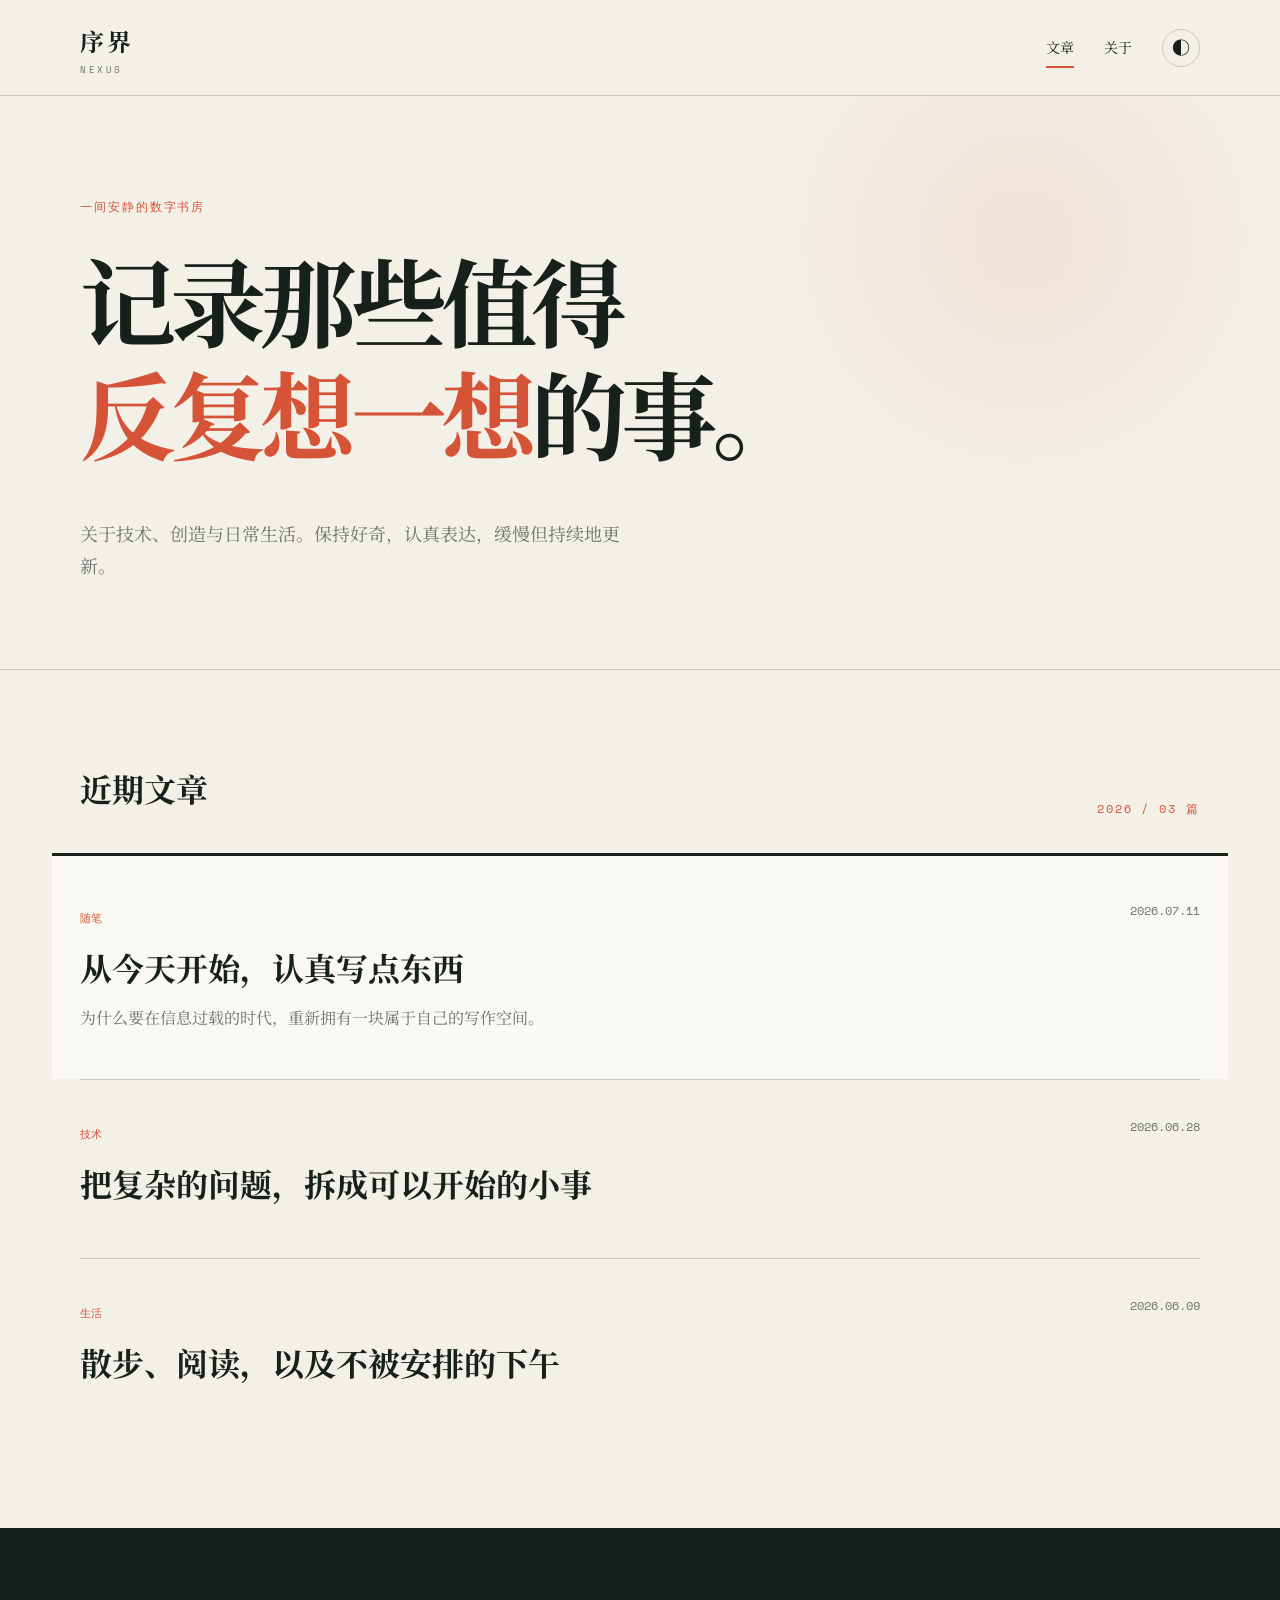
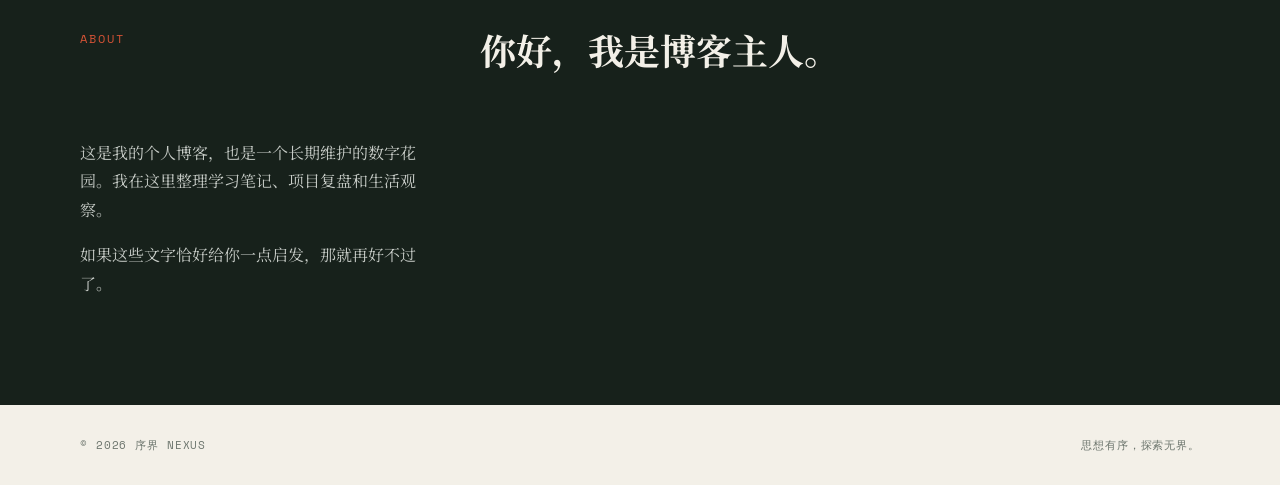
==== index.html @ ae87f2e8 "Rebrand blog as Nexus" ====
<!doctype html>
<html lang="zh-CN">
<head>
  <meta charset="utf-8">
  <meta name="viewport" content="width=device-width, initial-scale=1">
  <meta name="description" content="一间写技术、生活与长期主义的数字花园。">
  <title>序界 NEXUS · 个人博客</title>
  <link rel="stylesheet" href="./assets/style.css">
</head>
<body>
  <header class="site-header">
    <a class="brand" href="./">序界<span>NEXUS</span></a>
    <nav aria-label="主导航">
      <a class="active" href="./">文章</a><a href="#about">关于</a>
      <button id="theme" aria-label="切换明暗主题" title="切换明暗主题">◐</button>
    </nav>
  </header>

  <main>
    <section class="hero">
      <p class="eyebrow">一间安静的数字书房</p>
      <h1>记录那些值得<br><em>反复想一想</em>的事。</h1>
      <p class="intro">关于技术、创造与日常生活。保持好奇，认真表达，缓慢但持续地更新。</p>
    </section>

    <section class="posts" aria-labelledby="latest">
      <div class="section-head"><h2 id="latest">近期文章</h2><span>2026 / 03 篇</span></div>
      <a class="featured" href="./posts/hello-world.html">
        <div><span class="tag">随笔</span><h3>从今天开始，认真写点东西</h3><p>为什么要在信息过载的时代，重新拥有一块属于自己的写作空间。</p></div>
        <time datetime="2026-07-11">2026.07.11</time>
      </a>
      <article class="post-row"><div><span class="tag">技术</span><h3>把复杂的问题，拆成可以开始的小事</h3></div><time>2026.06.28</time></article>
      <article class="post-row"><div><span class="tag">生活</span><h3>散步、阅读，以及不被安排的下午</h3></div><time>2026.06.09</time></article>
    </section>

    <section class="about" id="about">
      <p>ABOUT</p><h2>你好，我是博客主人。</h2>
      <div><p>这是我的个人博客，也是一个长期维护的数字花园。我在这里整理学习笔记、项目复盘和生活观察。</p><p>如果这些文字恰好给你一点启发，那就再好不过了。</p></div>
    </section>
  </main>

  <footer><span>© 2026 序界 NEXUS</span><span>思想有序，探索无界。</span></footer>
  <script src="./assets/main.js"></script>
</body>
</html>
---- assets/style.css ----
@import url('https://fonts.googleapis.com/css2?family=Noto+Serif+SC:wght@400;600;700&family=Space+Mono:wght@400;700&display=swap');
:root{--bg:#f3f0e8;--paper:#faf8f2;--ink:#17211b;--muted:#6c756d;--line:#c9c8bb;--accent:#d55336;--pad:max(24px,calc((100vw - 1120px)/2));color-scheme:light}*{box-sizing:border-box}html{scroll-behavior:smooth}body{margin:0;background:var(--bg);color:var(--ink);font-family:'Noto Serif SC',serif;line-height:1.8;transition:.25s}a{color:inherit;text-decoration:none}.site-header{height:96px;padding:0 var(--pad);display:flex;align-items:center;justify-content:space-between;border-bottom:1px solid var(--line)}.brand{font-size:24px;font-weight:700;letter-spacing:.12em}.brand span{display:block;font:9px 'Space Mono';letter-spacing:.28em;color:var(--muted)}nav{display:flex;align-items:center;gap:30px;font-size:14px}nav a{position:relative}nav a.active:after{content:'';position:absolute;left:0;right:0;bottom:-8px;height:2px;background:var(--accent)}#theme{border:1px solid var(--line);background:transparent;color:inherit;border-radius:50%;width:38px;height:38px;cursor:pointer;font-size:18px}.hero{min-height:550px;padding:90px var(--pad) 70px;display:grid;align-content:center;border-bottom:1px solid var(--line);background:radial-gradient(circle at 80% 25%,color-mix(in srgb,var(--accent) 9%,transparent),transparent 24%)}.eyebrow,.section-head span,.about>p{font:12px 'Space Mono';letter-spacing:.16em;text-transform:uppercase;color:var(--accent)}h1{font-size:clamp(48px,7.5vw,96px);line-height:1.18;letter-spacing:-.06em;margin:14px 0 30px;max-width:900px}h1 em{font-style:normal;color:var(--accent)}.intro{max-width:550px;color:var(--muted);font-size:18px}.posts{padding:90px var(--pad)}.section-head{display:flex;align-items:end;justify-content:space-between;margin-bottom:35px}.section-head h2{font-size:32px;margin:0}.featured,.post-row{display:flex;justify-content:space-between;gap:30px;padding:38px 0;border-top:1px solid var(--line)}.featured{background:var(--paper);margin:0 calc(var(--pad)*-.35);padding:46px calc(var(--pad)*.35);border-top:3px solid var(--ink);transition:.2s}.featured:hover{transform:translateY(-3px);box-shadow:0 12px 30px #17211b12}.tag{font:11px 'Space Mono';color:var(--accent)}.posts h3{font-size:clamp(20px,3vw,32px);margin:8px 0}.posts p{color:var(--muted);margin:0}.posts time{font:12px 'Space Mono';color:var(--muted);white-space:nowrap}.about{padding:90px var(--pad);background:var(--ink);color:var(--bg);display:grid;grid-template-columns:1fr 2fr;gap:40px}.about h2{font-size:36px;margin:0}.about>div{max-width:600px;color:#c8cdc8}footer{padding:32px var(--pad);display:flex;justify-content:space-between;color:var(--muted);font:11px 'Space Mono';letter-spacing:.08em}.article{max-width:820px;margin:auto;padding:90px 24px}.article h1{font-size:clamp(48px,8vw,78px)}.article .lead{font-size:21px;color:var(--muted);max-width:650px}.article article{margin-top:80px;font-size:18px}.article article p{margin:1.6em 0}.article h2{font-size:30px;margin-top:2.5em}.article blockquote{margin:2.5em 0;padding:25px 30px;border-left:3px solid var(--accent);background:var(--paper);font-size:22px}html[data-theme=dark]{--bg:#18201b;--paper:#202a23;--ink:#eff0e8;--muted:#a9b0aa;--line:#3b463e;--accent:#ef795d;color-scheme:dark}@media(max-width:700px){.site-header{height:76px}.site-header nav{gap:16px}.hero{min-height:520px;padding-top:60px}.about{grid-template-columns:1fr}.featured,.post-row{flex-direction:column}.featured{margin:0 -12px;padding:30px 18px}.article{padding-top:60px}footer{gap:20px;flex-direction:column}}
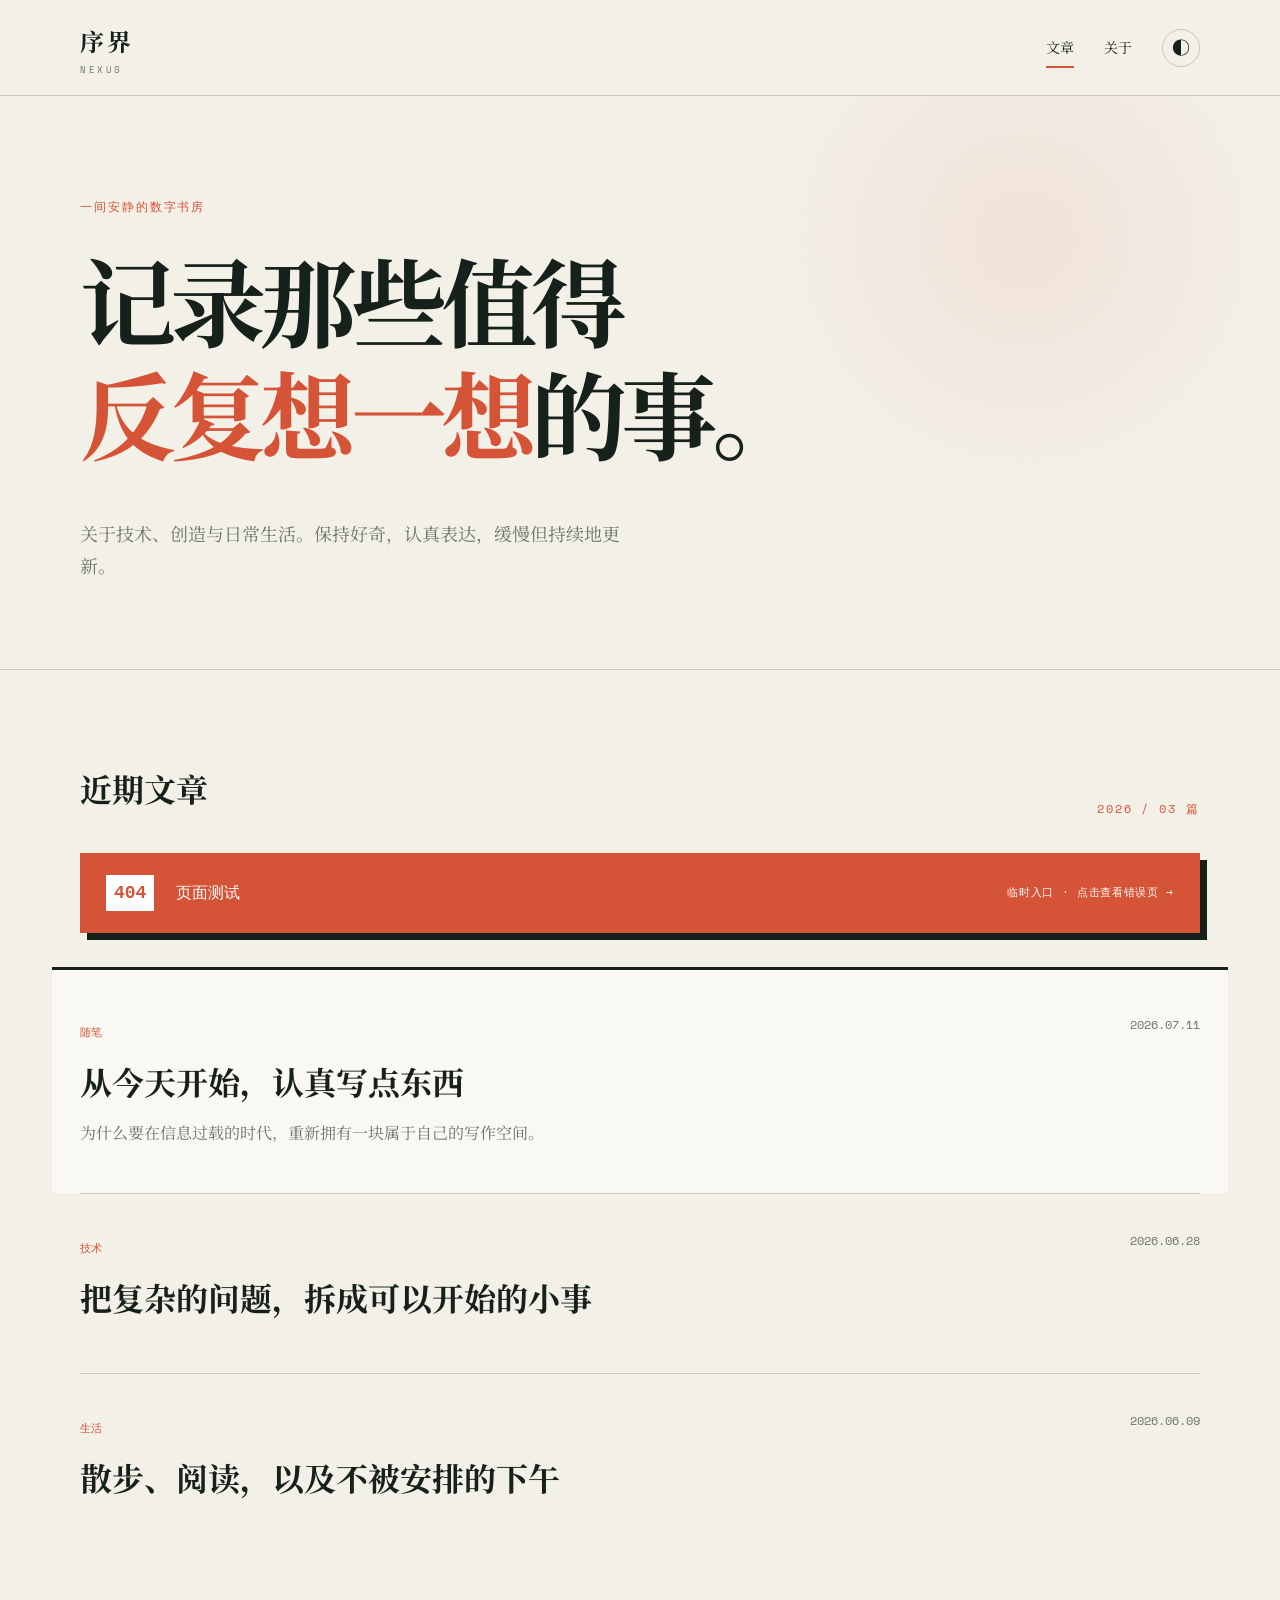
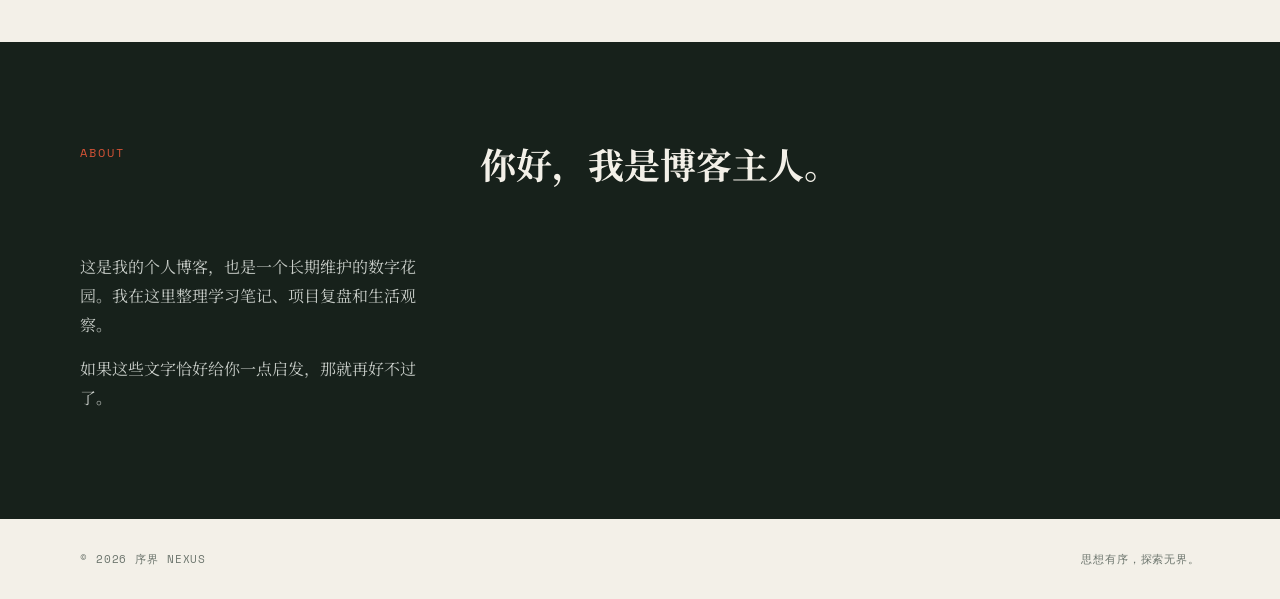
==== commit 9dc20960: "Add temporary 404 test link" ====
--- a/index.html
+++ b/index.html
@@ -25,6 +25,10 @@
 
     <section class="posts" aria-labelledby="latest">
       <div class="section-head"><h2 id="latest">近期文章</h2><span>2026 / 03 篇</span></div>
+      <a class="test-404" href="./404-test-page">
+        <span><b>404</b> 页面测试</span>
+        <small>临时入口 · 点击查看错误页 →</small>
+      </a>
       <a class="featured" href="./posts/hello-world.html">
         <div><span class="tag">随笔</span><h3>从今天开始，认真写点东西</h3><p>为什么要在信息过载的时代，重新拥有一块属于自己的写作空间。</p></div>
         <time datetime="2026-07-11">2026.07.11</time>
--- a/assets/style.css
+++ b/assets/style.css
@@ -1,2 +1,3 @@
 @import url('https://fonts.googleapis.com/css2?family=Noto+Serif+SC:wght@400;600;700&family=Space+Mono:wght@400;700&display=swap');
+.test-404{display:flex;align-items:center;justify-content:space-between;gap:20px;margin:0 0 34px;padding:20px 24px;background:var(--accent);color:#fff;border:2px solid var(--accent);font-family:'Space Mono',monospace;box-shadow:7px 7px 0 var(--ink);transition:.2s}.test-404:hover{transform:translate(-2px,-2px);box-shadow:10px 10px 0 var(--ink)}.test-404 b{display:inline-block;margin-right:12px;padding:2px 8px;background:#fff;color:var(--accent);font-size:18px}.test-404 small{font-size:11px;letter-spacing:.06em}@media(max-width:700px){.test-404{align-items:flex-start;flex-direction:column}}
 :root{--bg:#f3f0e8;--paper:#faf8f2;--ink:#17211b;--muted:#6c756d;--line:#c9c8bb;--accent:#d55336;--pad:max(24px,calc((100vw - 1120px)/2));color-scheme:light}*{box-sizing:border-box}html{scroll-behavior:smooth}body{margin:0;background:var(--bg);color:var(--ink);font-family:'Noto Serif SC',serif;line-height:1.8;transition:.25s}a{color:inherit;text-decoration:none}.site-header{height:96px;padding:0 var(--pad);display:flex;align-items:center;justify-content:space-between;border-bottom:1px solid var(--line)}.brand{font-size:24px;font-weight:700;letter-spacing:.12em}.brand span{display:block;font:9px 'Space Mono';letter-spacing:.28em;color:var(--muted)}nav{display:flex;align-items:center;gap:30px;font-size:14px}nav a{position:relative}nav a.active:after{content:'';position:absolute;left:0;right:0;bottom:-8px;height:2px;background:var(--accent)}#theme{border:1px solid var(--line);background:transparent;color:inherit;border-radius:50%;width:38px;height:38px;cursor:pointer;font-size:18px}.hero{min-height:550px;padding:90px var(--pad) 70px;display:grid;align-content:center;border-bottom:1px solid var(--line);background:radial-gradient(circle at 80% 25%,color-mix(in srgb,var(--accent) 9%,transparent),transparent 24%)}.eyebrow,.section-head span,.about>p{font:12px 'Space Mono';letter-spacing:.16em;text-transform:uppercase;color:var(--accent)}h1{font-size:clamp(48px,7.5vw,96px);line-height:1.18;letter-spacing:-.06em;margin:14px 0 30px;max-width:900px}h1 em{font-style:normal;color:var(--accent)}.intro{max-width:550px;color:var(--muted);font-size:18px}.posts{padding:90px var(--pad)}.section-head{display:flex;align-items:end;justify-content:space-between;margin-bottom:35px}.section-head h2{font-size:32px;margin:0}.featured,.post-row{display:flex;justify-content:space-between;gap:30px;padding:38px 0;border-top:1px solid var(--line)}.featured{background:var(--paper);margin:0 calc(var(--pad)*-.35);padding:46px calc(var(--pad)*.35);border-top:3px solid var(--ink);transition:.2s}.featured:hover{transform:translateY(-3px);box-shadow:0 12px 30px #17211b12}.tag{font:11px 'Space Mono';color:var(--accent)}.posts h3{font-size:clamp(20px,3vw,32px);margin:8px 0}.posts p{color:var(--muted);margin:0}.posts time{font:12px 'Space Mono';color:var(--muted);white-space:nowrap}.about{padding:90px var(--pad);background:var(--ink);color:var(--bg);display:grid;grid-template-columns:1fr 2fr;gap:40px}.about h2{font-size:36px;margin:0}.about>div{max-width:600px;color:#c8cdc8}footer{padding:32px var(--pad);display:flex;justify-content:space-between;color:var(--muted);font:11px 'Space Mono';letter-spacing:.08em}.article{max-width:820px;margin:auto;padding:90px 24px}.article h1{font-size:clamp(48px,8vw,78px)}.article .lead{font-size:21px;color:var(--muted);max-width:650px}.article article{margin-top:80px;font-size:18px}.article article p{margin:1.6em 0}.article h2{font-size:30px;margin-top:2.5em}.article blockquote{margin:2.5em 0;padding:25px 30px;border-left:3px solid var(--accent);background:var(--paper);font-size:22px}html[data-theme=dark]{--bg:#18201b;--paper:#202a23;--ink:#eff0e8;--muted:#a9b0aa;--line:#3b463e;--accent:#ef795d;color-scheme:dark}@media(max-width:700px){.site-header{height:76px}.site-header nav{gap:16px}.hero{min-height:520px;padding-top:60px}.about{grid-template-columns:1fr}.featured,.post-row{flex-direction:column}.featured{margin:0 -12px;padding:30px 18px}.article{padding-top:60px}footer{gap:20px;flex-direction:column}}
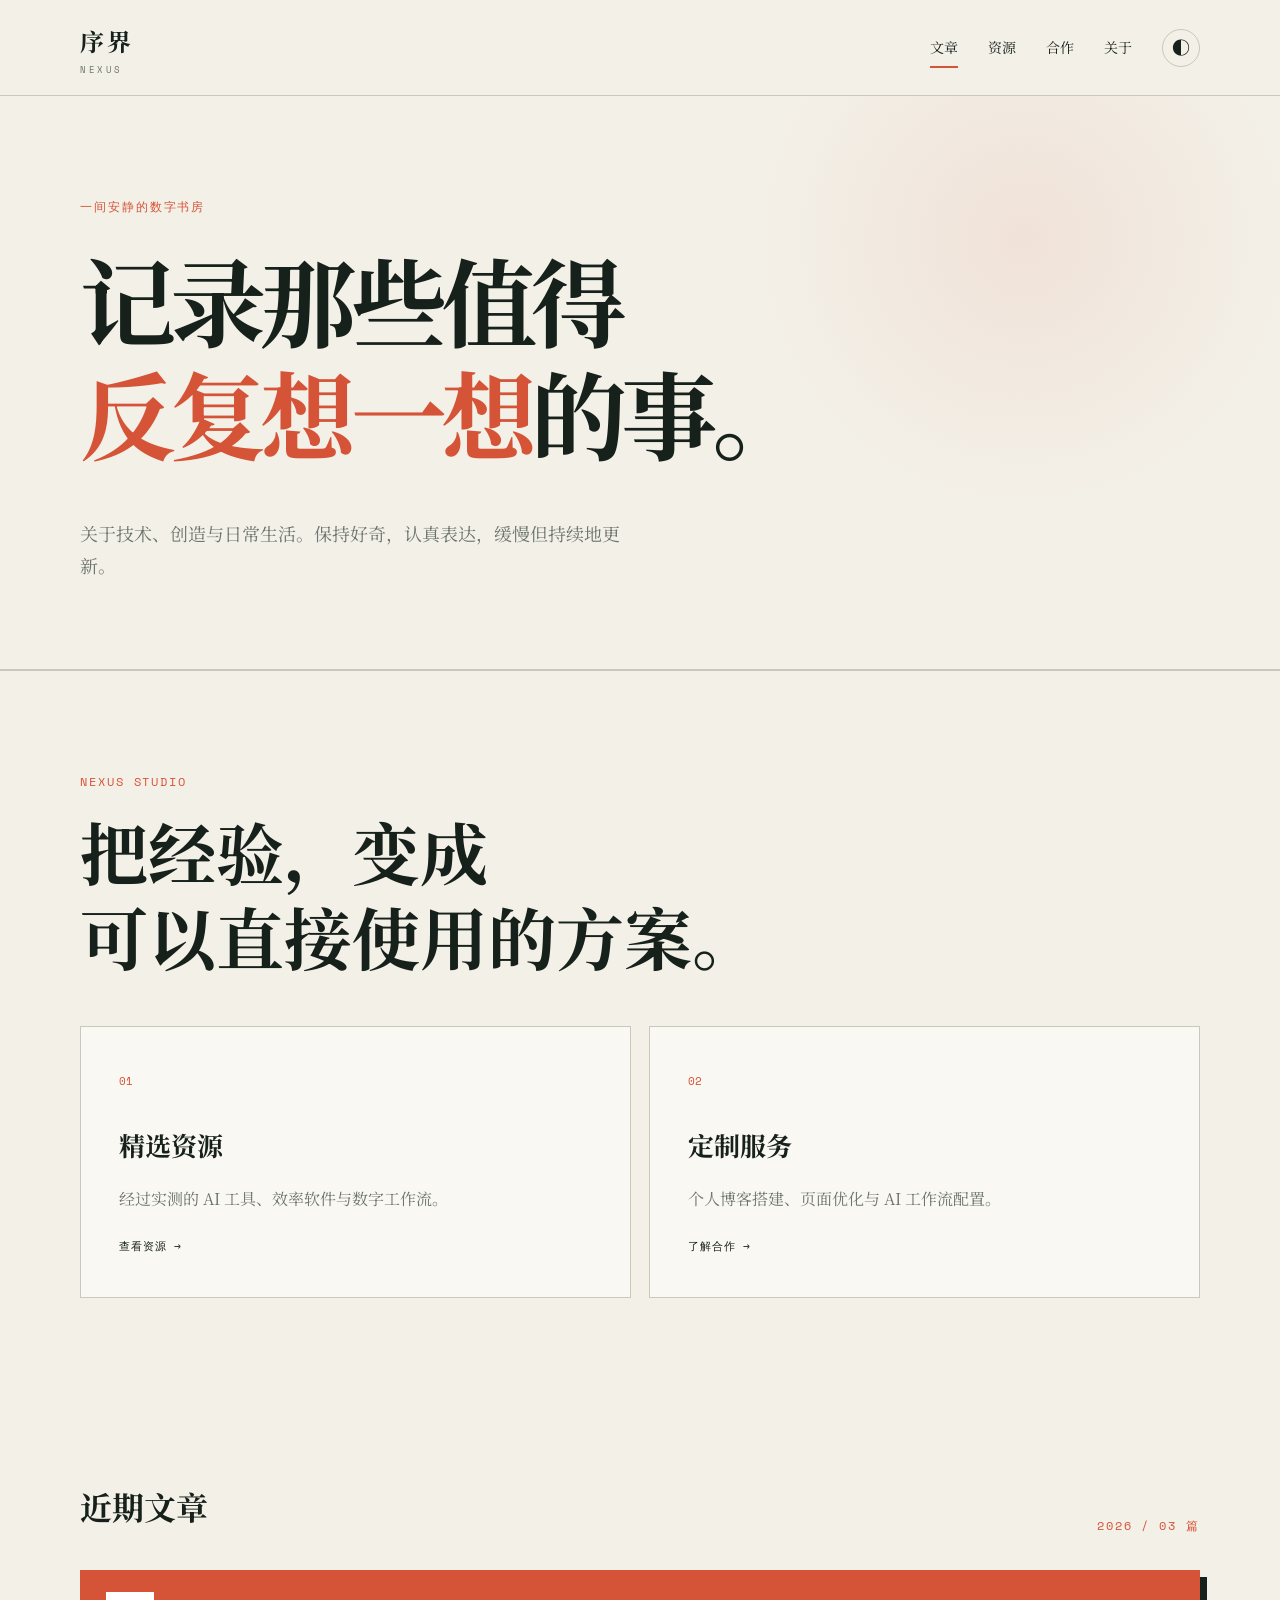
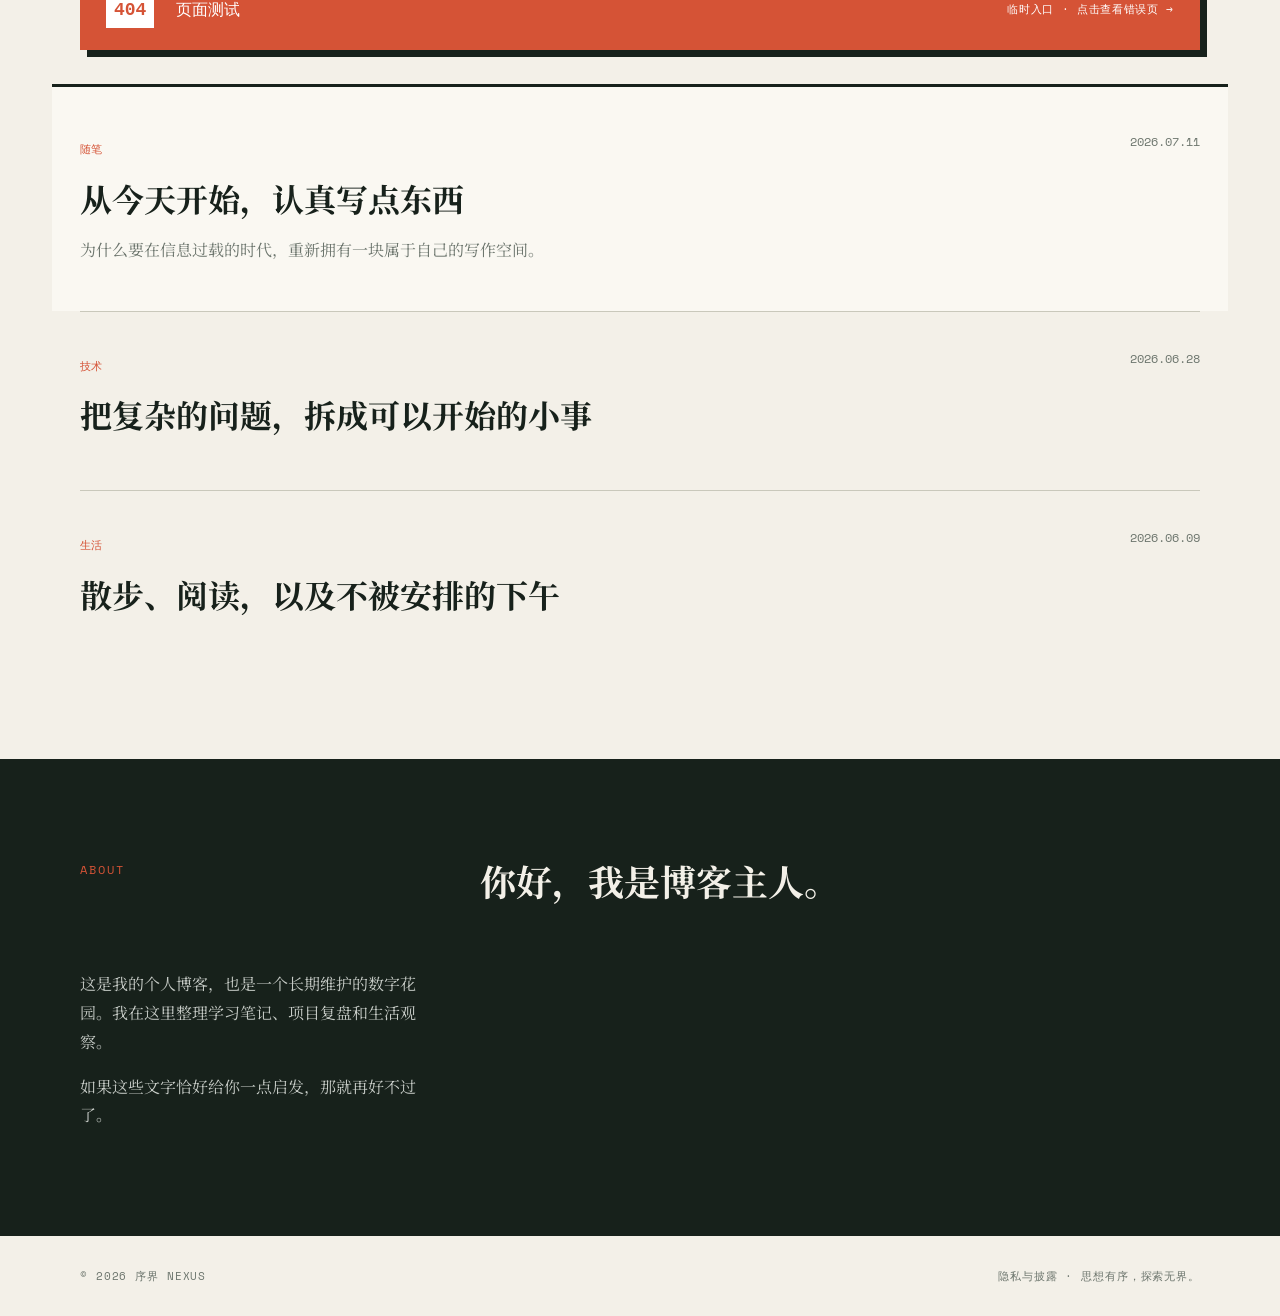
==== commit f356c40b: "Add monetization foundation" ====
--- a/index.html
+++ b/index.html
@@ -11,7 +11,7 @@
   <header class="site-header">
     <a class="brand" href="./">序界<span>NEXUS</span></a>
     <nav aria-label="主导航">
-      <a class="active" href="./">文章</a><a href="#about">关于</a>
+      <a class="active" href="./">文章</a><a href="./resources.html">资源</a><a href="./services.html">合作</a><a href="#about">关于</a>
       <button id="theme" aria-label="切换明暗主题" title="切换明暗主题">◐</button>
     </nav>
   </header>
@@ -21,6 +21,15 @@
       <p class="eyebrow">一间安静的数字书房</p>
       <h1>记录那些值得<br><em>反复想一想</em>的事。</h1>
       <p class="intro">关于技术、创造与日常生活。保持好奇，认真表达，缓慢但持续地更新。</p>
+    </section>
+
+    <section class="monetize">
+      <p class="eyebrow">NEXUS STUDIO</p>
+      <h2>把经验，变成<br>可以直接使用的方案。</h2>
+      <div class="monetize-grid">
+        <a href="./resources.html"><span>01</span><h3>精选资源</h3><p>经过实测的 AI 工具、效率软件与数字工作流。</p><b>查看资源 →</b></a>
+        <a href="./services.html"><span>02</span><h3>定制服务</h3><p>个人博客搭建、页面优化与 AI 工作流配置。</p><b>了解合作 →</b></a>
+      </div>
     </section>
 
     <section class="posts" aria-labelledby="latest">
@@ -43,7 +52,7 @@
     </section>
   </main>
 
-  <footer><span>© 2026 序界 NEXUS</span><span>思想有序，探索无界。</span></footer>
+  <footer><span>© 2026 序界 NEXUS</span><span><a href="./privacy.html">隐私与披露</a> · 思想有序，探索无界。</span></footer>
   <script src="./assets/main.js"></script>
 </body>
 </html>
--- a/assets/style.css
+++ b/assets/style.css
@@ -1,3 +1,4 @@
 @import url('https://fonts.googleapis.com/css2?family=Noto+Serif+SC:wght@400;600;700&family=Space+Mono:wght@400;700&display=swap');
+.monetize{padding:90px var(--pad);border-top:1px solid var(--line)}.monetize>h2{font-size:clamp(38px,6vw,68px);line-height:1.25;margin:18px 0 48px}.monetize-grid{display:grid;grid-template-columns:1fr 1fr;gap:18px}.monetize-grid a{padding:38px;background:var(--paper);border:1px solid var(--line);transition:.2s}.monetize-grid a:hover{border-color:var(--accent);transform:translateY(-3px)}.monetize-grid span,.resource-list span{font:11px 'Space Mono';color:var(--accent)}.monetize-grid h3{font-size:26px;margin:28px 0 8px}.monetize-grid p{color:var(--muted)}.monetize-grid b{font:11px 'Space Mono';letter-spacing:.08em}.subpage{max-width:1120px;margin:auto;padding:90px 24px}.subpage>header{max-width:850px;margin-bottom:80px}.subpage h1{font-size:clamp(50px,8vw,88px)}.lead{font-size:20px;color:var(--muted);max-width:680px}.resource-list{border-top:3px solid var(--ink)}.resource-list article{padding:38px 0;border-bottom:1px solid var(--line);display:grid;grid-template-columns:190px 1fr 1fr;gap:30px;align-items:start}.resource-list h2{margin:0;font-size:26px}.resource-list p{margin:0;color:var(--muted)}.disclosure{margin-top:50px;padding:25px 30px;border-left:3px solid var(--accent);background:var(--paper)}.disclosure p{margin:6px 0;color:var(--muted)}.service-grid{display:grid;grid-template-columns:1fr 1fr;gap:20px}.service-grid article{padding:40px;border-top:3px solid var(--ink);background:var(--paper)}.service-grid article>b{font:12px 'Space Mono';color:var(--accent)}.service-grid h2{font-size:28px}.service-grid p,.service-grid li{color:var(--muted)}.contact-card{margin-top:70px;padding:50px;background:var(--ink);color:var(--bg)}.contact-card h2{font-size:34px;margin:12px 0}.contact-card>p:last-child{color:#bfc6c0}.legal{max-width:760px;margin:auto;padding:90px 24px}.legal h1{font-size:clamp(48px,8vw,76px)}.legal h2{margin-top:2.2em}.legal p{font-size:17px;color:var(--muted)}.legal .updated{font:12px 'Space Mono';margin-top:60px}@media(max-width:700px){.monetize-grid,.service-grid{grid-template-columns:1fr}.resource-list article{grid-template-columns:1fr}.subpage{padding-top:60px}.site-header nav a:nth-child(n+3){display:none}}
 .test-404{display:flex;align-items:center;justify-content:space-between;gap:20px;margin:0 0 34px;padding:20px 24px;background:var(--accent);color:#fff;border:2px solid var(--accent);font-family:'Space Mono',monospace;box-shadow:7px 7px 0 var(--ink);transition:.2s}.test-404:hover{transform:translate(-2px,-2px);box-shadow:10px 10px 0 var(--ink)}.test-404 b{display:inline-block;margin-right:12px;padding:2px 8px;background:#fff;color:var(--accent);font-size:18px}.test-404 small{font-size:11px;letter-spacing:.06em}@media(max-width:700px){.test-404{align-items:flex-start;flex-direction:column}}
 :root{--bg:#f3f0e8;--paper:#faf8f2;--ink:#17211b;--muted:#6c756d;--line:#c9c8bb;--accent:#d55336;--pad:max(24px,calc((100vw - 1120px)/2));color-scheme:light}*{box-sizing:border-box}html{scroll-behavior:smooth}body{margin:0;background:var(--bg);color:var(--ink);font-family:'Noto Serif SC',serif;line-height:1.8;transition:.25s}a{color:inherit;text-decoration:none}.site-header{height:96px;padding:0 var(--pad);display:flex;align-items:center;justify-content:space-between;border-bottom:1px solid var(--line)}.brand{font-size:24px;font-weight:700;letter-spacing:.12em}.brand span{display:block;font:9px 'Space Mono';letter-spacing:.28em;color:var(--muted)}nav{display:flex;align-items:center;gap:30px;font-size:14px}nav a{position:relative}nav a.active:after{content:'';position:absolute;left:0;right:0;bottom:-8px;height:2px;background:var(--accent)}#theme{border:1px solid var(--line);background:transparent;color:inherit;border-radius:50%;width:38px;height:38px;cursor:pointer;font-size:18px}.hero{min-height:550px;padding:90px var(--pad) 70px;display:grid;align-content:center;border-bottom:1px solid var(--line);background:radial-gradient(circle at 80% 25%,color-mix(in srgb,var(--accent) 9%,transparent),transparent 24%)}.eyebrow,.section-head span,.about>p{font:12px 'Space Mono';letter-spacing:.16em;text-transform:uppercase;color:var(--accent)}h1{font-size:clamp(48px,7.5vw,96px);line-height:1.18;letter-spacing:-.06em;margin:14px 0 30px;max-width:900px}h1 em{font-style:normal;color:var(--accent)}.intro{max-width:550px;color:var(--muted);font-size:18px}.posts{padding:90px var(--pad)}.section-head{display:flex;align-items:end;justify-content:space-between;margin-bottom:35px}.section-head h2{font-size:32px;margin:0}.featured,.post-row{display:flex;justify-content:space-between;gap:30px;padding:38px 0;border-top:1px solid var(--line)}.featured{background:var(--paper);margin:0 calc(var(--pad)*-.35);padding:46px calc(var(--pad)*.35);border-top:3px solid var(--ink);transition:.2s}.featured:hover{transform:translateY(-3px);box-shadow:0 12px 30px #17211b12}.tag{font:11px 'Space Mono';color:var(--accent)}.posts h3{font-size:clamp(20px,3vw,32px);margin:8px 0}.posts p{color:var(--muted);margin:0}.posts time{font:12px 'Space Mono';color:var(--muted);white-space:nowrap}.about{padding:90px var(--pad);background:var(--ink);color:var(--bg);display:grid;grid-template-columns:1fr 2fr;gap:40px}.about h2{font-size:36px;margin:0}.about>div{max-width:600px;color:#c8cdc8}footer{padding:32px var(--pad);display:flex;justify-content:space-between;color:var(--muted);font:11px 'Space Mono';letter-spacing:.08em}.article{max-width:820px;margin:auto;padding:90px 24px}.article h1{font-size:clamp(48px,8vw,78px)}.article .lead{font-size:21px;color:var(--muted);max-width:650px}.article article{margin-top:80px;font-size:18px}.article article p{margin:1.6em 0}.article h2{font-size:30px;margin-top:2.5em}.article blockquote{margin:2.5em 0;padding:25px 30px;border-left:3px solid var(--accent);background:var(--paper);font-size:22px}html[data-theme=dark]{--bg:#18201b;--paper:#202a23;--ink:#eff0e8;--muted:#a9b0aa;--line:#3b463e;--accent:#ef795d;color-scheme:dark}@media(max-width:700px){.site-header{height:76px}.site-header nav{gap:16px}.hero{min-height:520px;padding-top:60px}.about{grid-template-columns:1fr}.featured,.post-row{flex-direction:column}.featured{margin:0 -12px;padding:30px 18px}.article{padding-top:60px}footer{gap:20px;flex-direction:column}}
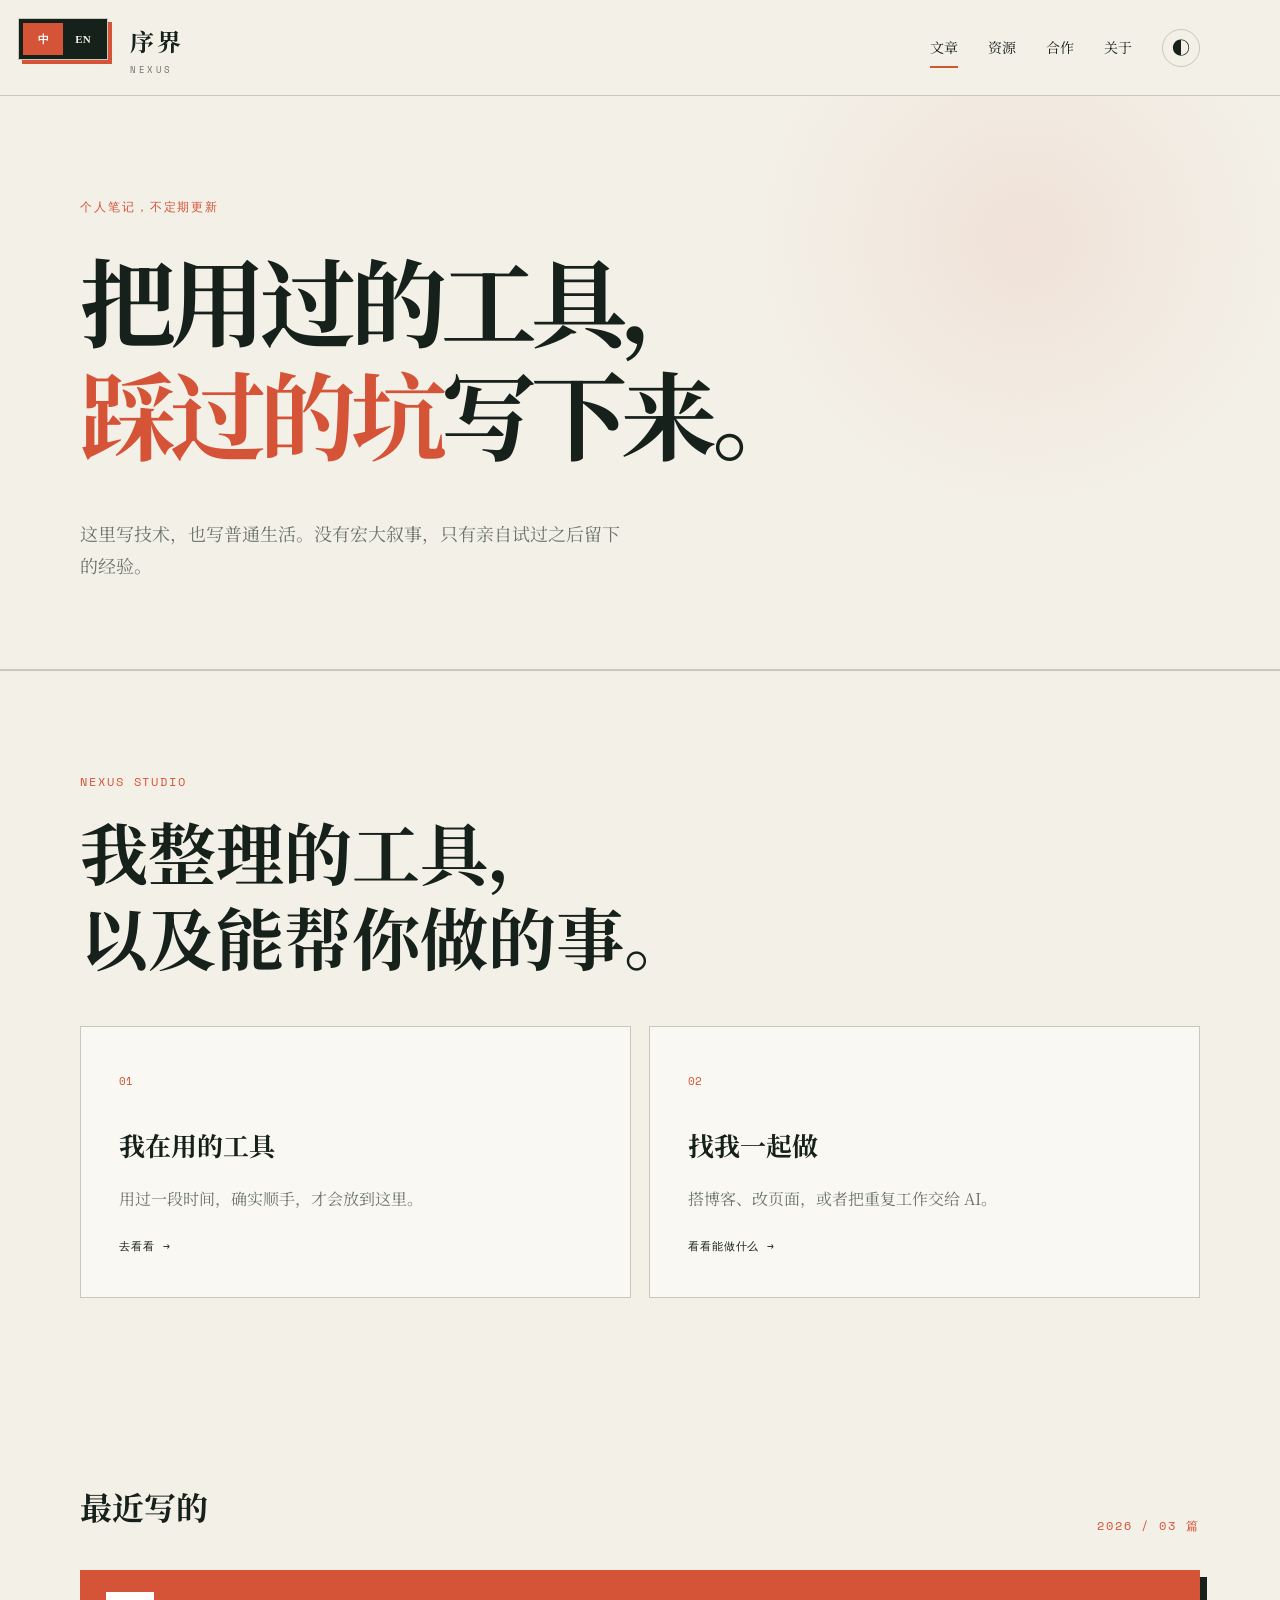
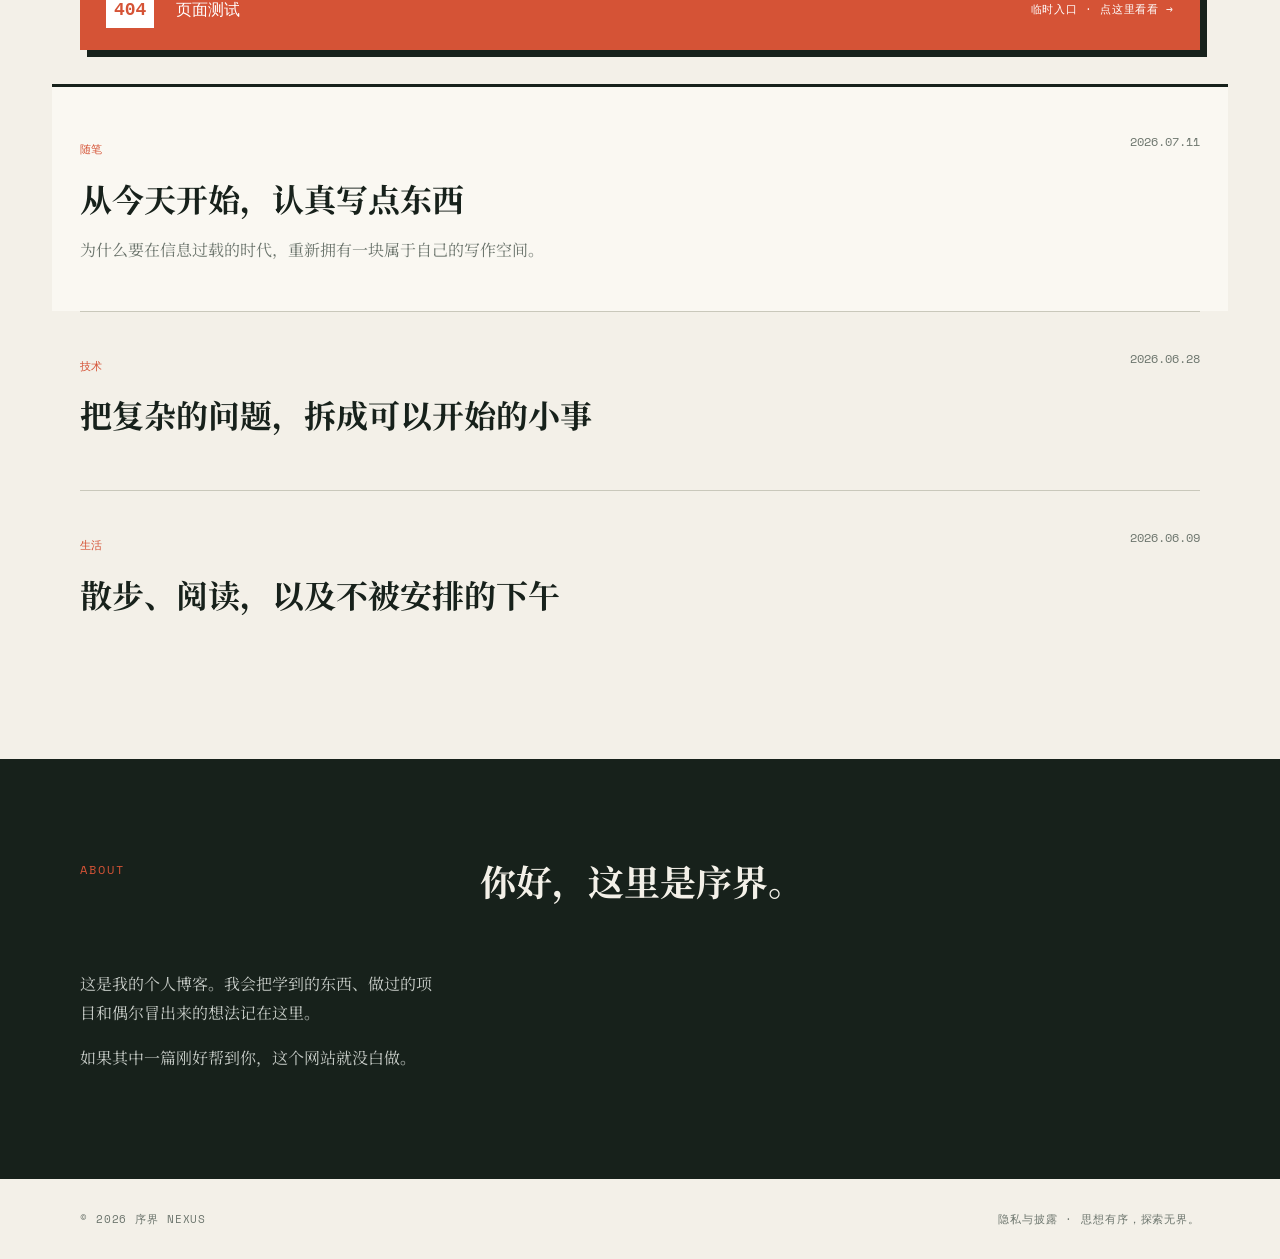
==== commit 8d33054a: "Add localized language switch" ====
--- a/index.html
+++ b/index.html
@@ -18,25 +18,25 @@
 
   <main>
     <section class="hero">
-      <p class="eyebrow">一间安静的数字书房</p>
-      <h1>记录那些值得<br><em>反复想一想</em>的事。</h1>
-      <p class="intro">关于技术、创造与日常生活。保持好奇，认真表达，缓慢但持续地更新。</p>
+      <p class="eyebrow">个人笔记，不定期更新</p>
+      <h1>把用过的工具，<br><em>踩过的坑</em>写下来。</h1>
+      <p class="intro">这里写技术，也写普通生活。没有宏大叙事，只有亲自试过之后留下的经验。</p>
     </section>
 
     <section class="monetize">
       <p class="eyebrow">NEXUS STUDIO</p>
-      <h2>把经验，变成<br>可以直接使用的方案。</h2>
+      <h2>我整理的工具，<br>以及能帮你做的事。</h2>
       <div class="monetize-grid">
-        <a href="./resources.html"><span>01</span><h3>精选资源</h3><p>经过实测的 AI 工具、效率软件与数字工作流。</p><b>查看资源 →</b></a>
-        <a href="./services.html"><span>02</span><h3>定制服务</h3><p>个人博客搭建、页面优化与 AI 工作流配置。</p><b>了解合作 →</b></a>
+        <a href="./resources.html"><span>01</span><h3>我在用的工具</h3><p>用过一段时间，确实顺手，才会放到这里。</p><b>去看看 →</b></a>
+        <a href="./services.html"><span>02</span><h3>找我一起做</h3><p>搭博客、改页面，或者把重复工作交给 AI。</p><b>看看能做什么 →</b></a>
       </div>
     </section>
 
     <section class="posts" aria-labelledby="latest">
-      <div class="section-head"><h2 id="latest">近期文章</h2><span>2026 / 03 篇</span></div>
+      <div class="section-head"><h2 id="latest">最近写的</h2><span>2026 / 03 篇</span></div>
       <a class="test-404" href="./404-test-page">
         <span><b>404</b> 页面测试</span>
-        <small>临时入口 · 点击查看错误页 →</small>
+        <small>临时入口 · 点这里看看 →</small>
       </a>
       <a class="featured" href="./posts/hello-world.html">
         <div><span class="tag">随笔</span><h3>从今天开始，认真写点东西</h3><p>为什么要在信息过载的时代，重新拥有一块属于自己的写作空间。</p></div>
@@ -47,8 +47,8 @@
     </section>
 
     <section class="about" id="about">
-      <p>ABOUT</p><h2>你好，我是博客主人。</h2>
-      <div><p>这是我的个人博客，也是一个长期维护的数字花园。我在这里整理学习笔记、项目复盘和生活观察。</p><p>如果这些文字恰好给你一点启发，那就再好不过了。</p></div>
+      <p>ABOUT</p><h2>你好，这里是序界。</h2>
+      <div><p>这是我的个人博客。我会把学到的东西、做过的项目和偶尔冒出来的想法记在这里。</p><p>如果其中一篇刚好帮到你，这个网站就没白做。</p></div>
     </section>
   </main>
 
--- a/assets/style.css
+++ b/assets/style.css
@@ -1,4 +1,5 @@
 @import url('https://fonts.googleapis.com/css2?family=Noto+Serif+SC:wght@400;600;700&family=Space+Mono:wght@400;700&display=swap');
+.lang-switch{position:fixed;z-index:1000;top:18px;left:18px;display:flex;padding:4px;background:var(--ink);border:1px solid var(--line);box-shadow:4px 4px 0 var(--accent)}.lang-switch button{min-width:40px;height:32px;padding:0 8px;border:0;background:transparent;color:var(--bg);font:700 11px 'Space Mono';cursor:pointer}.lang-switch button.active{background:var(--accent);color:#fff}.site-header{padding-left:max(130px,var(--pad))!important}@media(max-width:700px){.lang-switch{top:12px;left:10px}.lang-switch button{min-width:34px}.site-header{padding-left:96px!important}.brand{font-size:19px}}
 .monetize{padding:90px var(--pad);border-top:1px solid var(--line)}.monetize>h2{font-size:clamp(38px,6vw,68px);line-height:1.25;margin:18px 0 48px}.monetize-grid{display:grid;grid-template-columns:1fr 1fr;gap:18px}.monetize-grid a{padding:38px;background:var(--paper);border:1px solid var(--line);transition:.2s}.monetize-grid a:hover{border-color:var(--accent);transform:translateY(-3px)}.monetize-grid span,.resource-list span{font:11px 'Space Mono';color:var(--accent)}.monetize-grid h3{font-size:26px;margin:28px 0 8px}.monetize-grid p{color:var(--muted)}.monetize-grid b{font:11px 'Space Mono';letter-spacing:.08em}.subpage{max-width:1120px;margin:auto;padding:90px 24px}.subpage>header{max-width:850px;margin-bottom:80px}.subpage h1{font-size:clamp(50px,8vw,88px)}.lead{font-size:20px;color:var(--muted);max-width:680px}.resource-list{border-top:3px solid var(--ink)}.resource-list article{padding:38px 0;border-bottom:1px solid var(--line);display:grid;grid-template-columns:190px 1fr 1fr;gap:30px;align-items:start}.resource-list h2{margin:0;font-size:26px}.resource-list p{margin:0;color:var(--muted)}.disclosure{margin-top:50px;padding:25px 30px;border-left:3px solid var(--accent);background:var(--paper)}.disclosure p{margin:6px 0;color:var(--muted)}.service-grid{display:grid;grid-template-columns:1fr 1fr;gap:20px}.service-grid article{padding:40px;border-top:3px solid var(--ink);background:var(--paper)}.service-grid article>b{font:12px 'Space Mono';color:var(--accent)}.service-grid h2{font-size:28px}.service-grid p,.service-grid li{color:var(--muted)}.contact-card{margin-top:70px;padding:50px;background:var(--ink);color:var(--bg)}.contact-card h2{font-size:34px;margin:12px 0}.contact-card>p:last-child{color:#bfc6c0}.legal{max-width:760px;margin:auto;padding:90px 24px}.legal h1{font-size:clamp(48px,8vw,76px)}.legal h2{margin-top:2.2em}.legal p{font-size:17px;color:var(--muted)}.legal .updated{font:12px 'Space Mono';margin-top:60px}@media(max-width:700px){.monetize-grid,.service-grid{grid-template-columns:1fr}.resource-list article{grid-template-columns:1fr}.subpage{padding-top:60px}.site-header nav a:nth-child(n+3){display:none}}
 .test-404{display:flex;align-items:center;justify-content:space-between;gap:20px;margin:0 0 34px;padding:20px 24px;background:var(--accent);color:#fff;border:2px solid var(--accent);font-family:'Space Mono',monospace;box-shadow:7px 7px 0 var(--ink);transition:.2s}.test-404:hover{transform:translate(-2px,-2px);box-shadow:10px 10px 0 var(--ink)}.test-404 b{display:inline-block;margin-right:12px;padding:2px 8px;background:#fff;color:var(--accent);font-size:18px}.test-404 small{font-size:11px;letter-spacing:.06em}@media(max-width:700px){.test-404{align-items:flex-start;flex-direction:column}}
 :root{--bg:#f3f0e8;--paper:#faf8f2;--ink:#17211b;--muted:#6c756d;--line:#c9c8bb;--accent:#d55336;--pad:max(24px,calc((100vw - 1120px)/2));color-scheme:light}*{box-sizing:border-box}html{scroll-behavior:smooth}body{margin:0;background:var(--bg);color:var(--ink);font-family:'Noto Serif SC',serif;line-height:1.8;transition:.25s}a{color:inherit;text-decoration:none}.site-header{height:96px;padding:0 var(--pad);display:flex;align-items:center;justify-content:space-between;border-bottom:1px solid var(--line)}.brand{font-size:24px;font-weight:700;letter-spacing:.12em}.brand span{display:block;font:9px 'Space Mono';letter-spacing:.28em;color:var(--muted)}nav{display:flex;align-items:center;gap:30px;font-size:14px}nav a{position:relative}nav a.active:after{content:'';position:absolute;left:0;right:0;bottom:-8px;height:2px;background:var(--accent)}#theme{border:1px solid var(--line);background:transparent;color:inherit;border-radius:50%;width:38px;height:38px;cursor:pointer;font-size:18px}.hero{min-height:550px;padding:90px var(--pad) 70px;display:grid;align-content:center;border-bottom:1px solid var(--line);background:radial-gradient(circle at 80% 25%,color-mix(in srgb,var(--accent) 9%,transparent),transparent 24%)}.eyebrow,.section-head span,.about>p{font:12px 'Space Mono';letter-spacing:.16em;text-transform:uppercase;color:var(--accent)}h1{font-size:clamp(48px,7.5vw,96px);line-height:1.18;letter-spacing:-.06em;margin:14px 0 30px;max-width:900px}h1 em{font-style:normal;color:var(--accent)}.intro{max-width:550px;color:var(--muted);font-size:18px}.posts{padding:90px var(--pad)}.section-head{display:flex;align-items:end;justify-content:space-between;margin-bottom:35px}.section-head h2{font-size:32px;margin:0}.featured,.post-row{display:flex;justify-content:space-between;gap:30px;padding:38px 0;border-top:1px solid var(--line)}.featured{background:var(--paper);margin:0 calc(var(--pad)*-.35);padding:46px calc(var(--pad)*.35);border-top:3px solid var(--ink);transition:.2s}.featured:hover{transform:translateY(-3px);box-shadow:0 12px 30px #17211b12}.tag{font:11px 'Space Mono';color:var(--accent)}.posts h3{font-size:clamp(20px,3vw,32px);margin:8px 0}.posts p{color:var(--muted);margin:0}.posts time{font:12px 'Space Mono';color:var(--muted);white-space:nowrap}.about{padding:90px var(--pad);background:var(--ink);color:var(--bg);display:grid;grid-template-columns:1fr 2fr;gap:40px}.about h2{font-size:36px;margin:0}.about>div{max-width:600px;color:#c8cdc8}footer{padding:32px var(--pad);display:flex;justify-content:space-between;color:var(--muted);font:11px 'Space Mono';letter-spacing:.08em}.article{max-width:820px;margin:auto;padding:90px 24px}.article h1{font-size:clamp(48px,8vw,78px)}.article .lead{font-size:21px;color:var(--muted);max-width:650px}.article article{margin-top:80px;font-size:18px}.article article p{margin:1.6em 0}.article h2{font-size:30px;margin-top:2.5em}.article blockquote{margin:2.5em 0;padding:25px 30px;border-left:3px solid var(--accent);background:var(--paper);font-size:22px}html[data-theme=dark]{--bg:#18201b;--paper:#202a23;--ink:#eff0e8;--muted:#a9b0aa;--line:#3b463e;--accent:#ef795d;color-scheme:dark}@media(max-width:700px){.site-header{height:76px}.site-header nav{gap:16px}.hero{min-height:520px;padding-top:60px}.about{grid-template-columns:1fr}.featured,.post-row{flex-direction:column}.featured{margin:0 -12px;padding:30px 18px}.article{padding-top:60px}footer{gap:20px;flex-direction:column}}
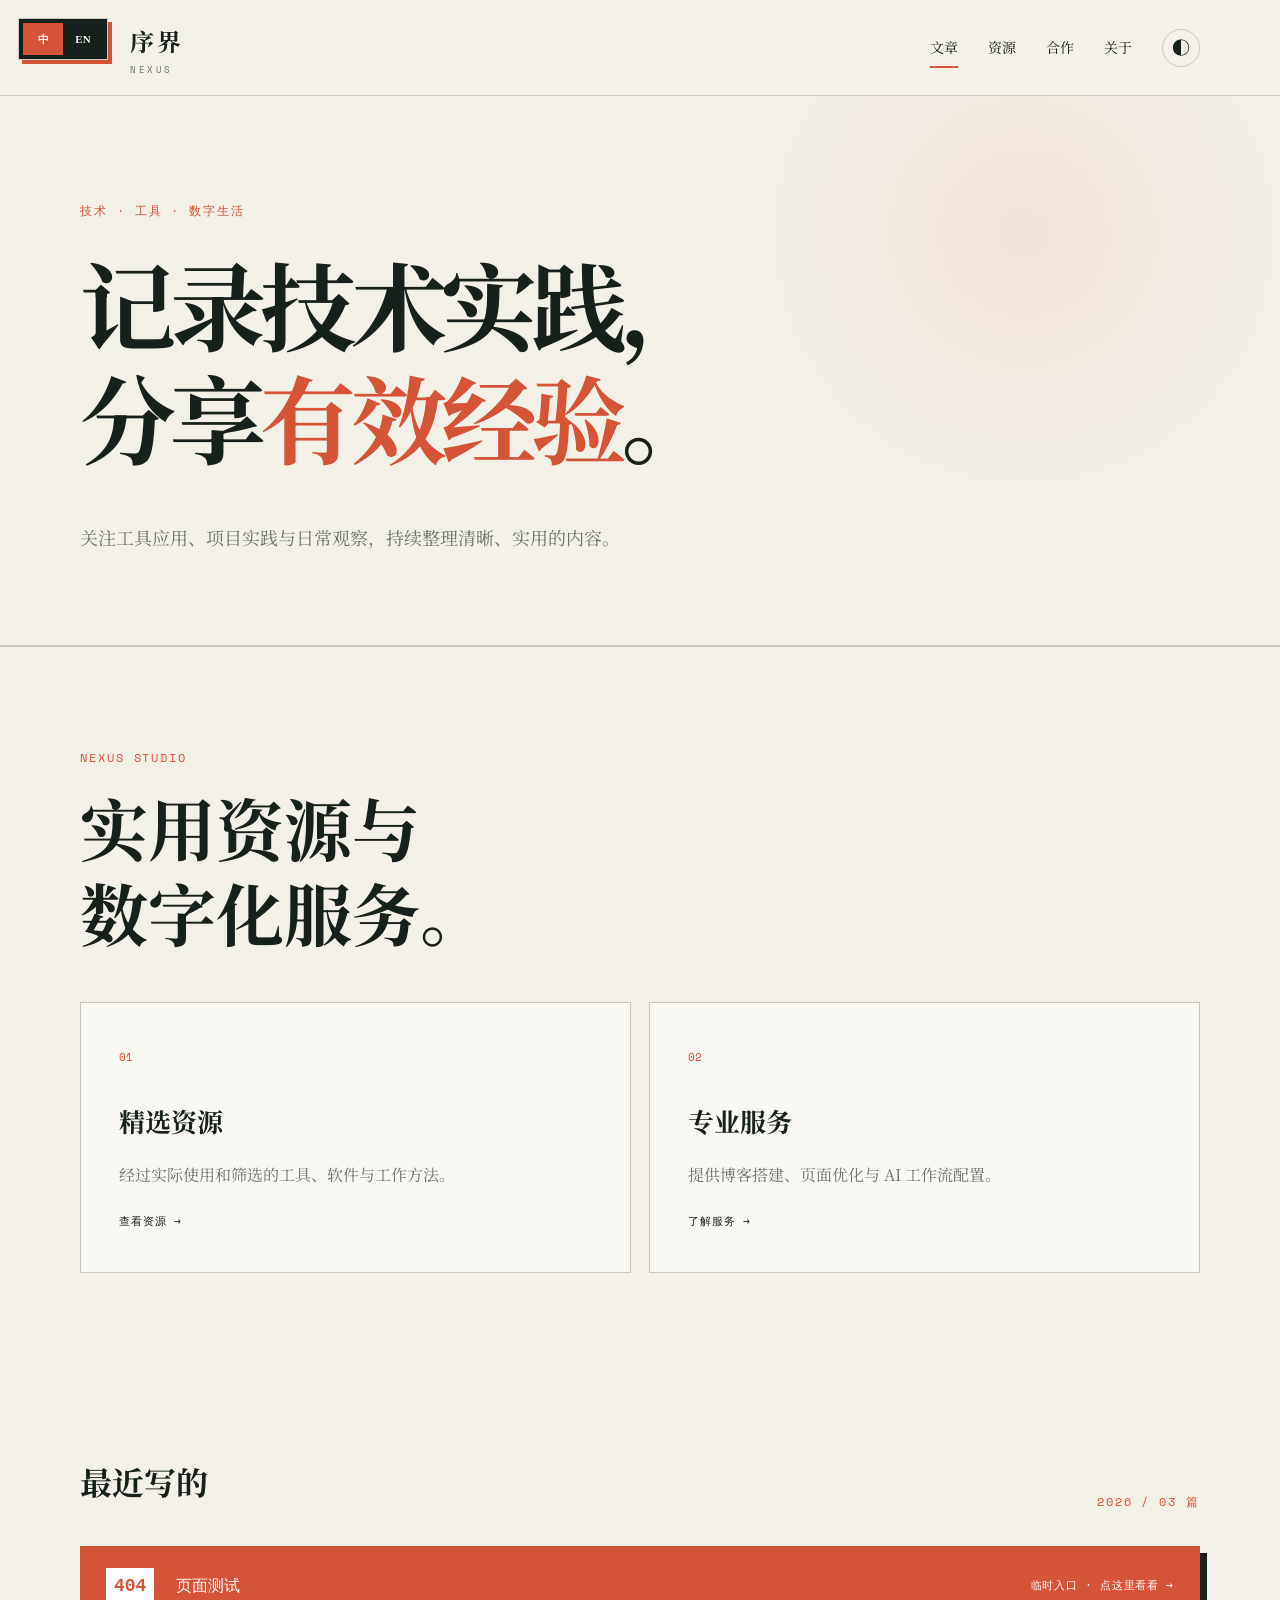
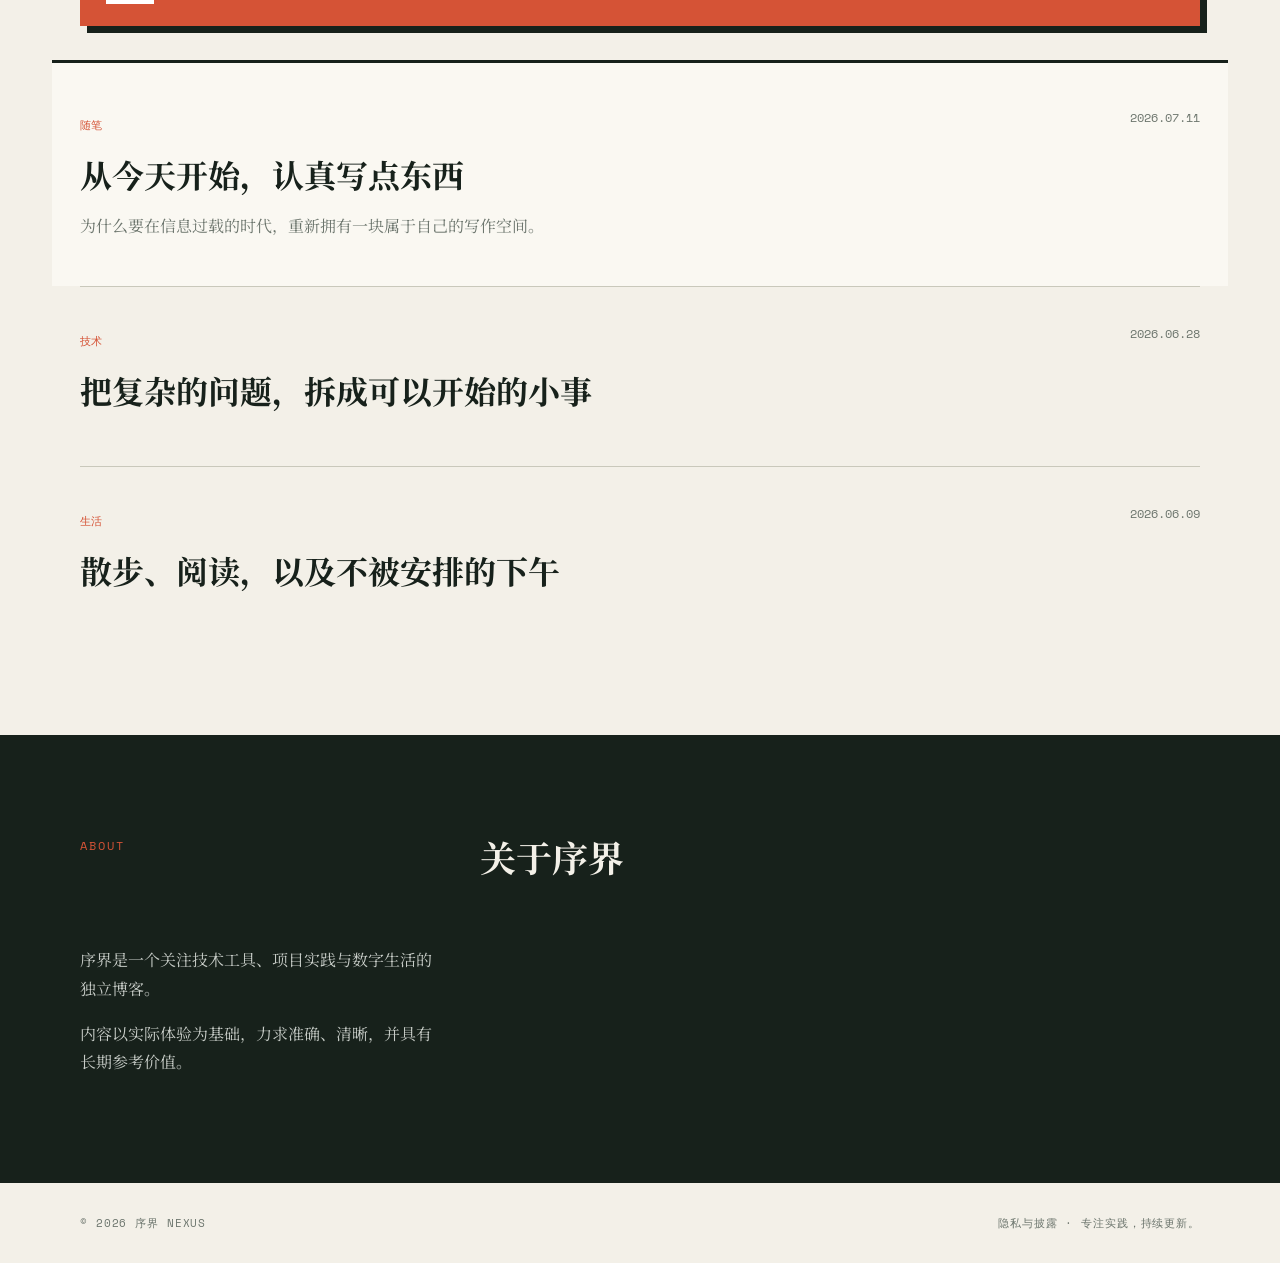
==== commit 872e330e: "Refine brand voice" ====
--- a/index.html
+++ b/index.html
@@ -18,17 +18,17 @@
 
   <main>
     <section class="hero">
-      <p class="eyebrow">个人笔记，不定期更新</p>
-      <h1>把用过的工具，<br><em>踩过的坑</em>写下来。</h1>
-      <p class="intro">这里写技术，也写普通生活。没有宏大叙事，只有亲自试过之后留下的经验。</p>
+      <p class="eyebrow">技术 · 工具 · 数字生活</p>
+      <h1>记录技术实践，<br>分享<em>有效经验</em>。</h1>
+      <p class="intro">关注工具应用、项目实践与日常观察，持续整理清晰、实用的内容。</p>
     </section>
 
     <section class="monetize">
       <p class="eyebrow">NEXUS STUDIO</p>
-      <h2>我整理的工具，<br>以及能帮你做的事。</h2>
+      <h2>实用资源与<br>数字化服务。</h2>
       <div class="monetize-grid">
-        <a href="./resources.html"><span>01</span><h3>我在用的工具</h3><p>用过一段时间，确实顺手，才会放到这里。</p><b>去看看 →</b></a>
-        <a href="./services.html"><span>02</span><h3>找我一起做</h3><p>搭博客、改页面，或者把重复工作交给 AI。</p><b>看看能做什么 →</b></a>
+        <a href="./resources.html"><span>01</span><h3>精选资源</h3><p>经过实际使用和筛选的工具、软件与工作方法。</p><b>查看资源 →</b></a>
+        <a href="./services.html"><span>02</span><h3>专业服务</h3><p>提供博客搭建、页面优化与 AI 工作流配置。</p><b>了解服务 →</b></a>
       </div>
     </section>
 
@@ -47,12 +47,12 @@
     </section>
 
     <section class="about" id="about">
-      <p>ABOUT</p><h2>你好，这里是序界。</h2>
-      <div><p>这是我的个人博客。我会把学到的东西、做过的项目和偶尔冒出来的想法记在这里。</p><p>如果其中一篇刚好帮到你，这个网站就没白做。</p></div>
+      <p>ABOUT</p><h2>关于序界</h2>
+      <div><p>序界是一个关注技术工具、项目实践与数字生活的独立博客。</p><p>内容以实际体验为基础，力求准确、清晰，并具有长期参考价值。</p></div>
     </section>
   </main>
 
-  <footer><span>© 2026 序界 NEXUS</span><span><a href="./privacy.html">隐私与披露</a> · 思想有序，探索无界。</span></footer>
+  <footer><span>© 2026 序界 NEXUS</span><span><a href="./privacy.html">隐私与披露</a> · 专注实践，持续更新。</span></footer>
   <script src="./assets/main.js"></script>
 </body>
 </html>
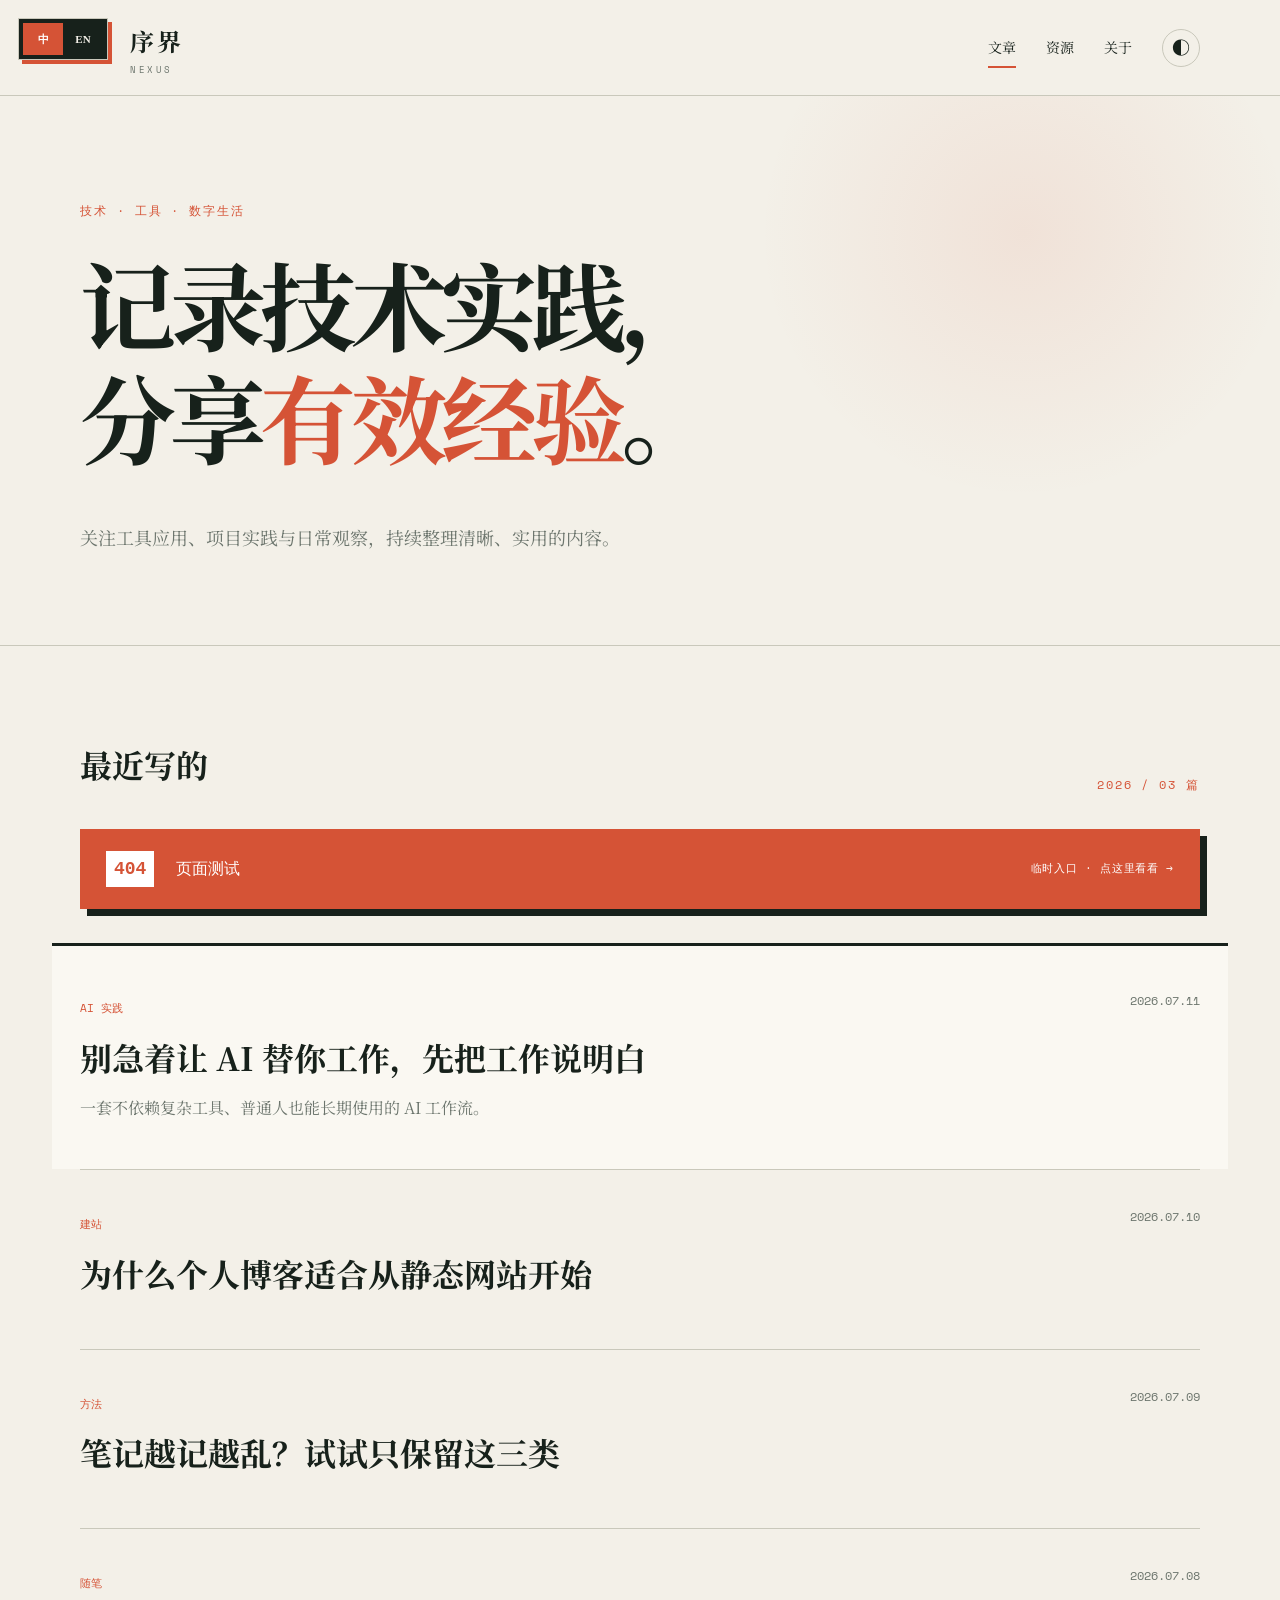
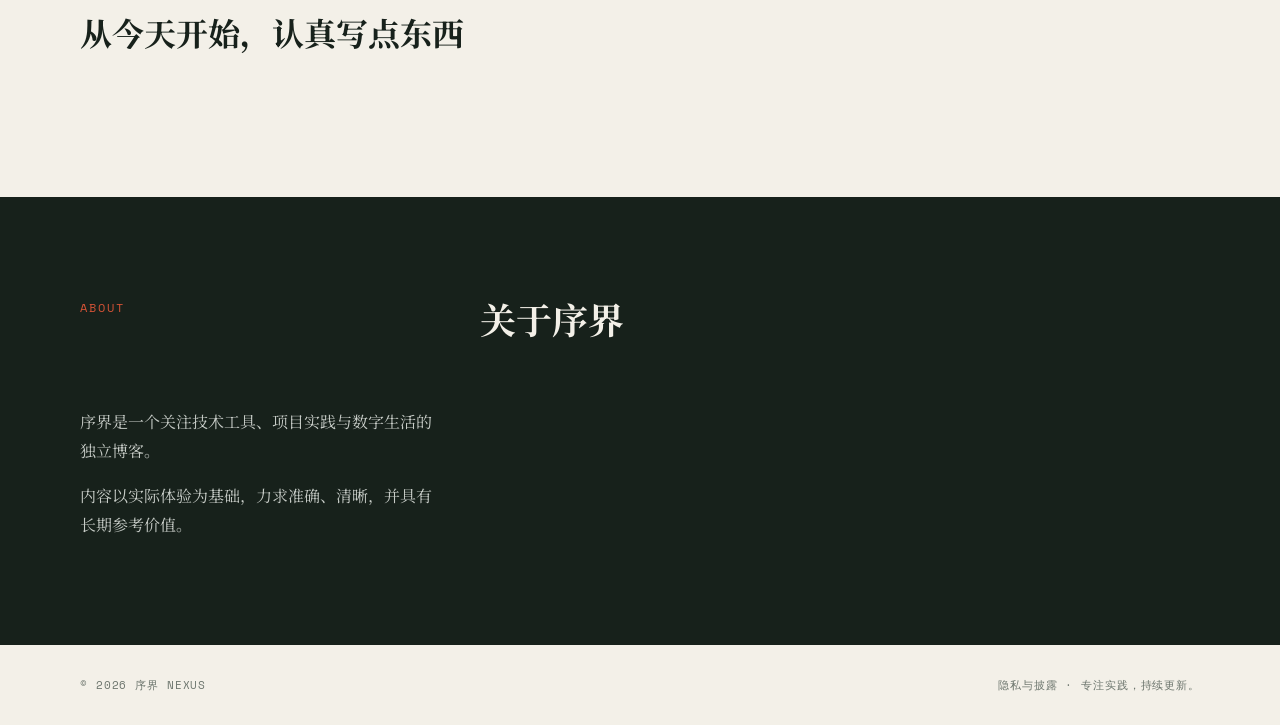
==== commit 6a699bb7: "Replace paid sections with practical articles" ====
--- a/index.html
+++ b/index.html
@@ -11,7 +11,7 @@
   <header class="site-header">
     <a class="brand" href="./">序界<span>NEXUS</span></a>
     <nav aria-label="主导航">
-      <a class="active" href="./">文章</a><a href="./resources.html">资源</a><a href="./services.html">合作</a><a href="#about">关于</a>
+      <a class="active" href="./">文章</a><a href="./resources.html">资源</a><a href="#about">关于</a>
       <button id="theme" aria-label="切换明暗主题" title="切换明暗主题">◐</button>
     </nav>
   </header>
@@ -23,27 +23,19 @@
       <p class="intro">关注工具应用、项目实践与日常观察，持续整理清晰、实用的内容。</p>
     </section>
 
-    <section class="monetize">
-      <p class="eyebrow">NEXUS STUDIO</p>
-      <h2>实用资源与<br>数字化服务。</h2>
-      <div class="monetize-grid">
-        <a href="./resources.html"><span>01</span><h3>精选资源</h3><p>经过实际使用和筛选的工具、软件与工作方法。</p><b>查看资源 →</b></a>
-        <a href="./services.html"><span>02</span><h3>专业服务</h3><p>提供博客搭建、页面优化与 AI 工作流配置。</p><b>了解服务 →</b></a>
-      </div>
-    </section>
-
     <section class="posts" aria-labelledby="latest">
       <div class="section-head"><h2 id="latest">最近写的</h2><span>2026 / 03 篇</span></div>
       <a class="test-404" href="./404-test-page">
         <span><b>404</b> 页面测试</span>
         <small>临时入口 · 点这里看看 →</small>
       </a>
-      <a class="featured" href="./posts/hello-world.html">
-        <div><span class="tag">随笔</span><h3>从今天开始，认真写点东西</h3><p>为什么要在信息过载的时代，重新拥有一块属于自己的写作空间。</p></div>
+      <a class="featured" href="./posts/ai-workflow.html">
+        <div><span class="tag">AI 实践</span><h3>别急着让 AI 替你工作，先把工作说明白</h3><p>一套不依赖复杂工具、普通人也能长期使用的 AI 工作流。</p></div>
         <time datetime="2026-07-11">2026.07.11</time>
       </a>
-      <article class="post-row"><div><span class="tag">技术</span><h3>把复杂的问题，拆成可以开始的小事</h3></div><time>2026.06.28</time></article>
-      <article class="post-row"><div><span class="tag">生活</span><h3>散步、阅读，以及不被安排的下午</h3></div><time>2026.06.09</time></article>
+      <a class="post-row" href="./posts/static-site.html"><div><span class="tag">建站</span><h3>为什么个人博客适合从静态网站开始</h3></div><time>2026.07.10</time></a>
+      <a class="post-row" href="./posts/digital-notes.html"><div><span class="tag">方法</span><h3>笔记越记越乱？试试只保留这三类</h3></div><time>2026.07.09</time></a>
+      <a class="post-row" href="./posts/hello-world.html"><div><span class="tag">随笔</span><h3>从今天开始，认真写点东西</h3></div><time>2026.07.08</time></a>
     </section>
 
     <section class="about" id="about">
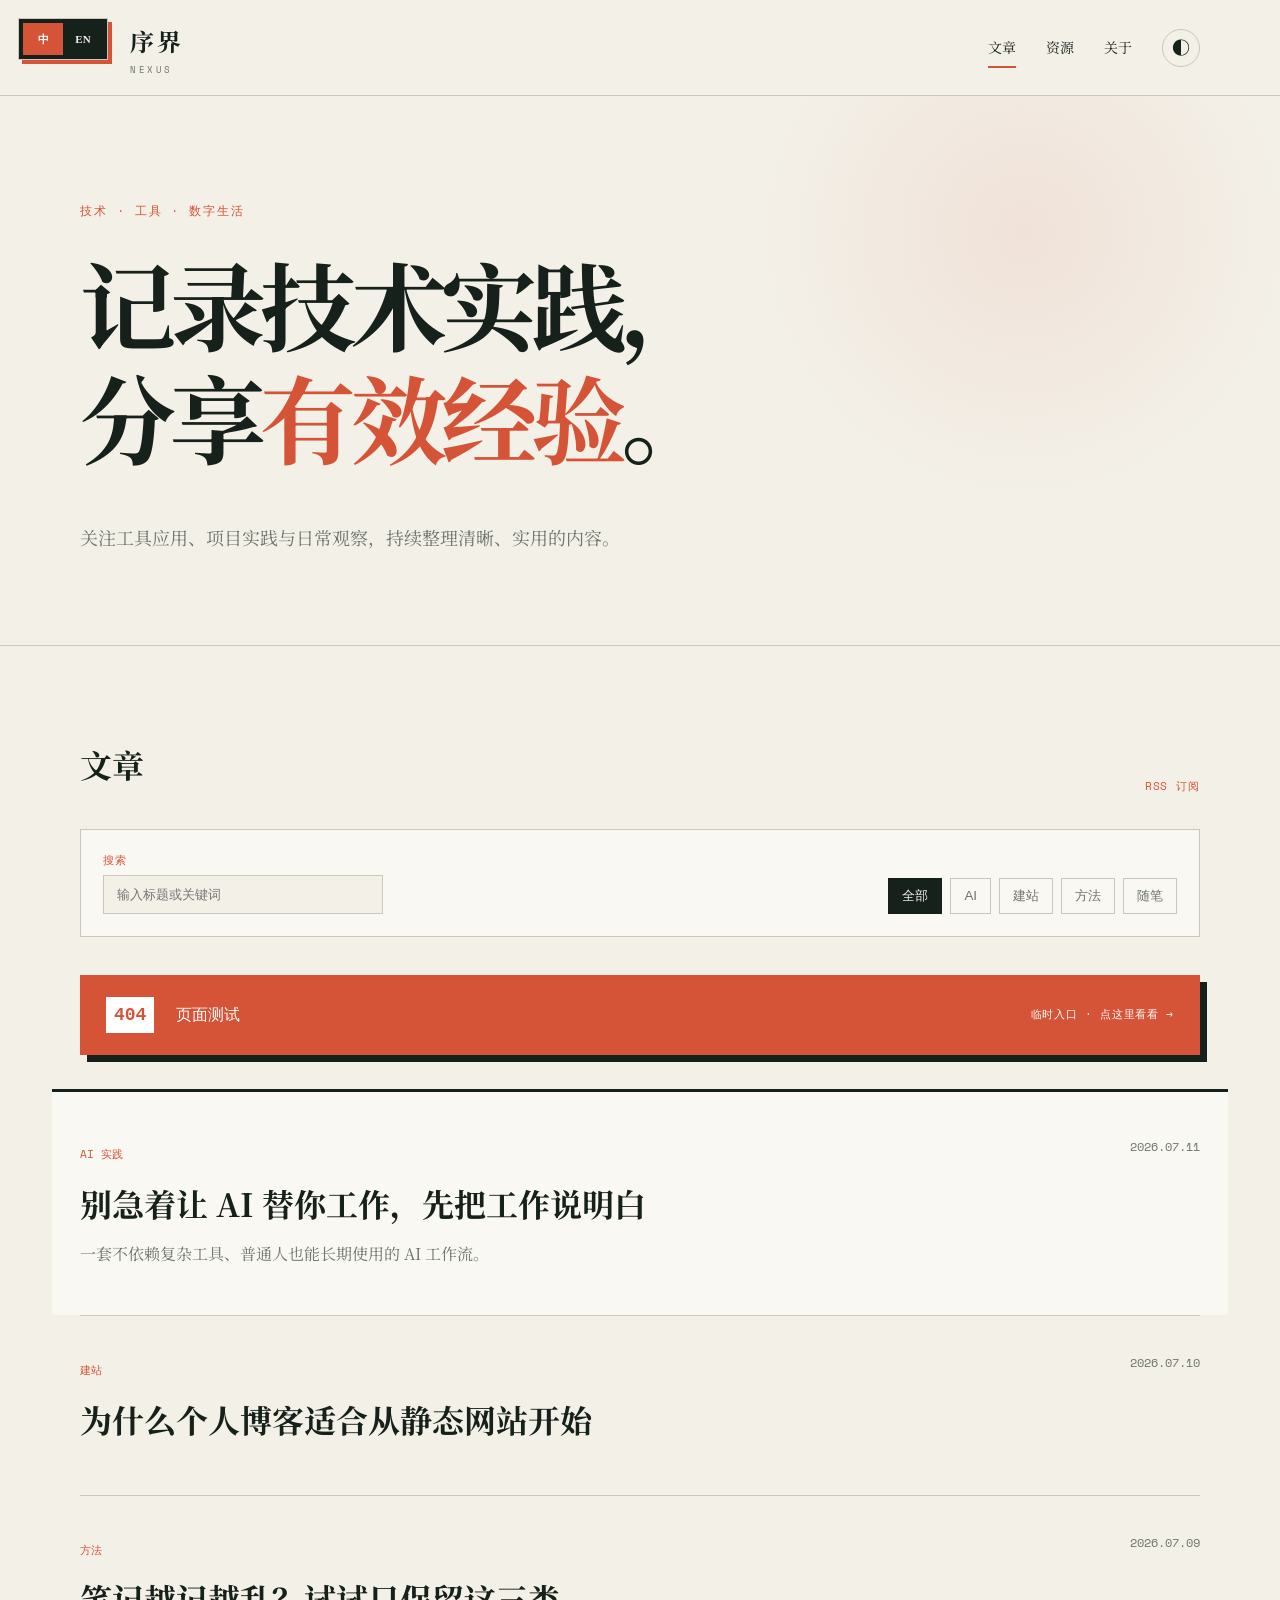
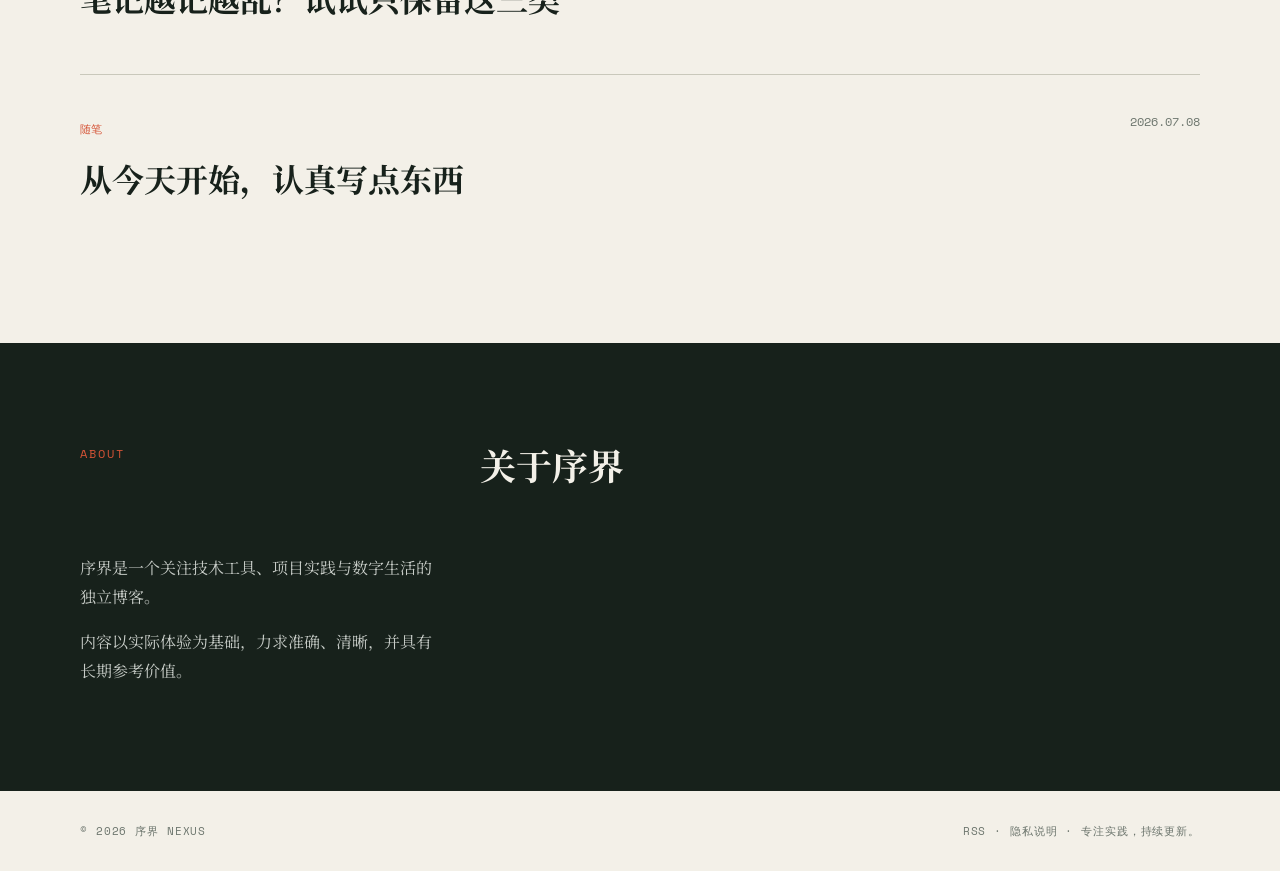
==== commit 4f0c2701: "Add search categories and RSS" ====
--- a/index.html
+++ b/index.html
@@ -5,6 +5,7 @@
   <meta name="viewport" content="width=device-width, initial-scale=1">
   <meta name="description" content="一间写技术、生活与长期主义的数字花园。">
   <title>序界 NEXUS · 个人博客</title>
+  <link rel="alternate" type="application/rss+xml" title="序界 NEXUS RSS" href="./feed.xml">
   <link rel="stylesheet" href="./assets/style.css">
 </head>
 <body>
@@ -24,18 +25,25 @@
     </section>
 
     <section class="posts" aria-labelledby="latest">
-      <div class="section-head"><h2 id="latest">最近写的</h2><span>2026 / 03 篇</span></div>
+      <div class="section-head"><h2 id="latest">文章</h2><a class="rss-link" href="./feed.xml">RSS 订阅</a></div>
+      <div class="post-tools">
+        <label><span>搜索</span><input id="post-search" type="search" placeholder="输入标题或关键词" autocomplete="off"></label>
+        <div class="filters" aria-label="文章分类">
+          <button class="active" data-filter="all">全部</button><button data-filter="ai">AI</button><button data-filter="web">建站</button><button data-filter="method">方法</button><button data-filter="essay">随笔</button>
+        </div>
+      </div>
       <a class="test-404" href="./404-test-page">
         <span><b>404</b> 页面测试</span>
         <small>临时入口 · 点这里看看 →</small>
       </a>
-      <a class="featured" href="./posts/ai-workflow.html">
+      <a class="featured post-card" data-category="ai" data-search="AI 工作流 会议记录 提示词 核查" href="./posts/ai-workflow.html">
         <div><span class="tag">AI 实践</span><h3>别急着让 AI 替你工作，先把工作说明白</h3><p>一套不依赖复杂工具、普通人也能长期使用的 AI 工作流。</p></div>
         <time datetime="2026-07-11">2026.07.11</time>
       </a>
-      <a class="post-row" href="./posts/static-site.html"><div><span class="tag">建站</span><h3>为什么个人博客适合从静态网站开始</h3></div><time>2026.07.10</time></a>
-      <a class="post-row" href="./posts/digital-notes.html"><div><span class="tag">方法</span><h3>笔记越记越乱？试试只保留这三类</h3></div><time>2026.07.09</time></a>
-      <a class="post-row" href="./posts/hello-world.html"><div><span class="tag">随笔</span><h3>从今天开始，认真写点东西</h3></div><time>2026.07.08</time></a>
+      <a class="post-row post-card" data-category="web" data-search="静态网站 博客 Cloudflare GitHub 部署" href="./posts/static-site.html"><div><span class="tag">建站</span><h3>为什么个人博客适合从静态网站开始</h3></div><time>2026.07.10</time></a>
+      <a class="post-row post-card" data-category="method" data-search="数字笔记 文件夹 方法 整理" href="./posts/digital-notes.html"><div><span class="tag">方法</span><h3>笔记越记越乱？试试只保留这三类</h3></div><time>2026.07.09</time></a>
+      <a class="post-row post-card" data-category="essay" data-search="写作 博客 随笔" href="./posts/hello-world.html"><div><span class="tag">随笔</span><h3>从今天开始，认真写点东西</h3></div><time>2026.07.08</time></a>
+      <p id="no-results" hidden>没有找到相关文章。</p>
     </section>
 
     <section class="about" id="about">
@@ -44,7 +52,7 @@
     </section>
   </main>
 
-  <footer><span>© 2026 序界 NEXUS</span><span><a href="./privacy.html">隐私与披露</a> · 专注实践，持续更新。</span></footer>
+  <footer><span>© 2026 序界 NEXUS</span><span><a href="./feed.xml">RSS</a> · <a href="./privacy.html">隐私说明</a> · 专注实践，持续更新。</span></footer>
   <script src="./assets/main.js"></script>
 </body>
 </html>
--- a/assets/style.css
+++ b/assets/style.css
@@ -1,4 +1,6 @@
 @import url('https://fonts.googleapis.com/css2?family=Noto+Serif+SC:wght@400;600;700&family=Space+Mono:wght@400;700&display=swap');
+.post-tools{display:flex;align-items:end;justify-content:space-between;gap:24px;margin:0 0 38px;padding:22px;background:var(--paper);border:1px solid var(--line)}.post-tools label{display:grid;gap:7px;min-width:280px}.post-tools label span,.rss-link{font:11px 'Space Mono';letter-spacing:.08em;color:var(--accent)}.post-tools input{width:100%;padding:11px 13px;border:1px solid var(--line);background:var(--bg);color:var(--ink);font:14px inherit}.filters{display:flex;flex-wrap:wrap;gap:8px}.filters button{padding:8px 13px;border:1px solid var(--line);background:transparent;color:var(--muted);cursor:pointer}.filters button.active,.filters button:hover{background:var(--ink);color:var(--bg);border-color:var(--ink)}.post-card[hidden]{display:none!important}#no-results{padding:40px 0;color:var(--muted);text-align:center}@media(max-width:700px){.post-tools{align-items:stretch;flex-direction:column}.post-tools label{min-width:0}.rss-link{padding-bottom:7px}}
+.article pre{overflow:auto;margin:2em 0;padding:22px 24px;background:var(--ink);color:var(--bg);border-left:3px solid var(--accent);font:14px/1.8 'Space Mono',monospace}.article code{font-family:'Space Mono',monospace}
 .lang-switch{position:fixed;z-index:1000;top:18px;left:18px;display:flex;padding:4px;background:var(--ink);border:1px solid var(--line);box-shadow:4px 4px 0 var(--accent)}.lang-switch button{min-width:40px;height:32px;padding:0 8px;border:0;background:transparent;color:var(--bg);font:700 11px 'Space Mono';cursor:pointer}.lang-switch button.active{background:var(--accent);color:#fff}.site-header{padding-left:max(130px,var(--pad))!important}@media(max-width:700px){.lang-switch{top:12px;left:10px}.lang-switch button{min-width:34px}.site-header{padding-left:96px!important}.brand{font-size:19px}}
 .monetize{padding:90px var(--pad);border-top:1px solid var(--line)}.monetize>h2{font-size:clamp(38px,6vw,68px);line-height:1.25;margin:18px 0 48px}.monetize-grid{display:grid;grid-template-columns:1fr 1fr;gap:18px}.monetize-grid a{padding:38px;background:var(--paper);border:1px solid var(--line);transition:.2s}.monetize-grid a:hover{border-color:var(--accent);transform:translateY(-3px)}.monetize-grid span,.resource-list span{font:11px 'Space Mono';color:var(--accent)}.monetize-grid h3{font-size:26px;margin:28px 0 8px}.monetize-grid p{color:var(--muted)}.monetize-grid b{font:11px 'Space Mono';letter-spacing:.08em}.subpage{max-width:1120px;margin:auto;padding:90px 24px}.subpage>header{max-width:850px;margin-bottom:80px}.subpage h1{font-size:clamp(50px,8vw,88px)}.lead{font-size:20px;color:var(--muted);max-width:680px}.resource-list{border-top:3px solid var(--ink)}.resource-list article{padding:38px 0;border-bottom:1px solid var(--line);display:grid;grid-template-columns:190px 1fr 1fr;gap:30px;align-items:start}.resource-list h2{margin:0;font-size:26px}.resource-list p{margin:0;color:var(--muted)}.disclosure{margin-top:50px;padding:25px 30px;border-left:3px solid var(--accent);background:var(--paper)}.disclosure p{margin:6px 0;color:var(--muted)}.service-grid{display:grid;grid-template-columns:1fr 1fr;gap:20px}.service-grid article{padding:40px;border-top:3px solid var(--ink);background:var(--paper)}.service-grid article>b{font:12px 'Space Mono';color:var(--accent)}.service-grid h2{font-size:28px}.service-grid p,.service-grid li{color:var(--muted)}.contact-card{margin-top:70px;padding:50px;background:var(--ink);color:var(--bg)}.contact-card h2{font-size:34px;margin:12px 0}.contact-card>p:last-child{color:#bfc6c0}.legal{max-width:760px;margin:auto;padding:90px 24px}.legal h1{font-size:clamp(48px,8vw,76px)}.legal h2{margin-top:2.2em}.legal p{font-size:17px;color:var(--muted)}.legal .updated{font:12px 'Space Mono';margin-top:60px}@media(max-width:700px){.monetize-grid,.service-grid{grid-template-columns:1fr}.resource-list article{grid-template-columns:1fr}.subpage{padding-top:60px}.site-header nav a:nth-child(n+3){display:none}}
 .test-404{display:flex;align-items:center;justify-content:space-between;gap:20px;margin:0 0 34px;padding:20px 24px;background:var(--accent);color:#fff;border:2px solid var(--accent);font-family:'Space Mono',monospace;box-shadow:7px 7px 0 var(--ink);transition:.2s}.test-404:hover{transform:translate(-2px,-2px);box-shadow:10px 10px 0 var(--ink)}.test-404 b{display:inline-block;margin-right:12px;padding:2px 8px;background:#fff;color:var(--accent);font-size:18px}.test-404 small{font-size:11px;letter-spacing:.06em}@media(max-width:700px){.test-404{align-items:flex-start;flex-direction:column}}
